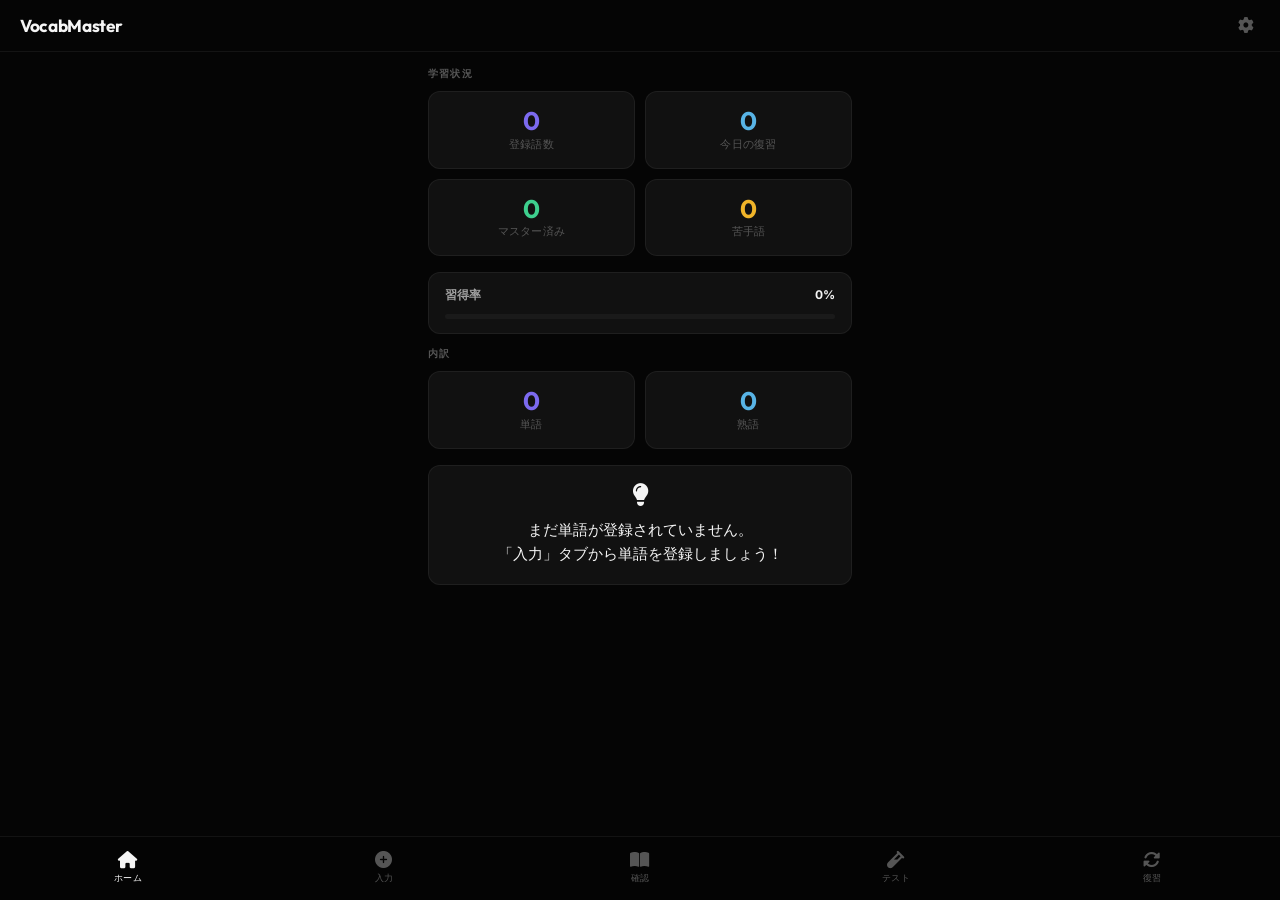
==== VocabMaster.html @ 9a839c12 "Add files via upload" ====
<!DOCTYPE html>
<html lang="ja">
<head>
    <meta charset="UTF-8">
    <meta name="viewport" content="width=device-width, initial-scale=1.0, maximum-scale=1.0, user-scalable=no, viewport-fit=cover">
    <meta name="theme-color" content="#050505">
    <title>VocabMaster</title>
    <link rel="preconnect" href="https://fonts.googleapis.com">
    <link rel="preconnect" href="https://fonts.gstatic.com" crossorigin>
    <link href="https://fonts.googleapis.com/css2?family=Inter:wght@400;500;600;700&family=Outfit:wght@500;700&display=swap" rel="stylesheet">
    <link rel="stylesheet" href="https://cdnjs.cloudflare.com/ajax/libs/font-awesome/6.5.0/css/all.min.css">
    <style>/* ============================================
   VocabMaster — Minimal & Refined Design
   ============================================ */

:root {
    --bg: #050505;
    --bg-card: #111111;
    --bg-input: #0a0a0a;
    --bg-hover: #1a1a1a;
    --border: rgba(255, 255, 255, 0.06);
    --border-focus: rgba(255, 255, 255, 0.15);

    --text: #f5f5f5;
    --text-2: #a0a0a0;
    --text-3: #555555;

    --accent: #7c6aef;
    --accent-soft: rgba(124, 106, 239, 0.12);
    --green: #3ecf8e;
    --green-soft: rgba(62, 207, 142, 0.12);
    --red: #ef6a6a;
    --red-soft: rgba(239, 106, 106, 0.12);
    --amber: #f0b429;

    --radius: 12px;
    --radius-sm: 8px;
    --nav-h: 64px;
    --header-h: 52px;
    --ease: cubic-bezier(0.25, 0.1, 0.25, 1);
}

*, *::before, *::after {
    margin: 0; padding: 0;
    box-sizing: border-box;
    -webkit-tap-highlight-color: transparent;
}

html { font-size: 15px; -webkit-font-smoothing: antialiased; }

body {
    font-family: 'Inter', -apple-system, BlinkMacSystemFont, "Segoe UI", sans-serif;
    background: var(--bg);
    color: var(--text);
    height: 100dvh; width: 100vw;
    overflow: hidden;
}

#app { display: flex; flex-direction: column; height: 100%; }

/* ---- Header ---- */
header {
    height: var(--header-h);
    display: flex; align-items: center; justify-content: space-between;
    padding: 0 20px;
    border-bottom: 1px solid var(--border);
    flex-shrink: 0;
}

header h1 {
    font-family: 'Outfit', sans-serif;
    font-size: 1.15rem; font-weight: 700;
    color: var(--text);
    letter-spacing: -0.02em;
}

.icon-btn {
    background: none; border: none;
    color: var(--text-3); font-size: 1.05rem;
    padding: 6px; cursor: pointer;
    transition: color 0.15s;
}
.icon-btn:active { color: var(--text-2); }

/* ---- Main ---- */
main {
    flex: 1; overflow-y: auto;
    padding-bottom: calc(var(--nav-h) + 16px);
    -webkit-overflow-scrolling: touch;
}
main::-webkit-scrollbar { display: none; }

#screen-container {
    padding: 16px 18px;
    max-width: 460px;
    margin: 0 auto;
}

/* ---- Bottom Nav ---- */
#bottom-nav {
    position: fixed; bottom: 0; left: 0; width: 100%;
    height: var(--nav-h);
    background: rgba(5, 5, 5, 0.92);
    backdrop-filter: blur(24px); -webkit-backdrop-filter: blur(24px);
    display: flex;
    border-top: 1px solid var(--border);
    z-index: 100;
    padding-bottom: env(safe-area-inset-bottom, 0);
}

.nav-item {
    flex: 1; display: flex; flex-direction: column;
    align-items: center; justify-content: center;
    background: none; border: none;
    color: var(--text-3); font-size: 0.6rem;
    font-weight: 500; gap: 3px;
    cursor: pointer; transition: color 0.2s;
    letter-spacing: 0.01em;
}
.nav-item i { font-size: 1.15rem; transition: color 0.2s; }
.nav-item.active { color: var(--text); }

/* ---- Card ---- */
.card {
    background: var(--bg-card);
    border: 1px solid var(--border);
    border-radius: var(--radius);
    padding: 18px;
    margin-bottom: 12px;
    animation: fadeUp 0.35s var(--ease) both;
}

/* ---- Stat Grid ---- */
.stat-grid {
    display: grid; grid-template-columns: 1fr 1fr;
    gap: 10px; margin-bottom: 16px;
}

.stat-card {
    background: var(--bg-card);
    border: 1px solid var(--border);
    border-radius: var(--radius);
    padding: 16px 14px;
    text-align: center;
    animation: fadeUp 0.35s var(--ease) both;
}
.stat-card:nth-child(2) { animation-delay: 0.04s; }
.stat-card:nth-child(3) { animation-delay: 0.08s; }
.stat-card:nth-child(4) { animation-delay: 0.12s; }

.stat-number {
    font-family: 'Outfit', sans-serif;
    font-size: 1.7rem; font-weight: 700;
    line-height: 1; margin-bottom: 4px;
    color: var(--text);
}
.stat-card.primary .stat-number { color: var(--accent); }
.stat-card.accent .stat-number { color: #58b4e6; }
.stat-card.success .stat-number { color: var(--green); }
.stat-card.warning .stat-number { color: var(--amber); }

.stat-label {
    font-size: 0.7rem; color: var(--text-3);
    font-weight: 500; letter-spacing: 0.02em;
}

/* ---- Progress ---- */
.progress-container {
    background: var(--bg-card);
    border: 1px solid var(--border);
    border-radius: var(--radius);
    padding: 14px 16px; margin-bottom: 14px;
}
.progress-header { display: flex; justify-content: space-between; margin-bottom: 10px; }
.progress-title { font-size: 0.8rem; font-weight: 600; color: var(--text-2); }
.progress-value { font-size: 0.8rem; font-weight: 700; color: var(--text); }

.progress-bar {
    height: 5px; background: var(--bg-hover);
    border-radius: 3px; overflow: hidden;
}
.progress-fill {
    height: 100%; border-radius: 3px;
    background: var(--accent);
    transition: width 0.8s var(--ease);
}

/* ---- Forms ---- */
.input-group { margin-bottom: 14px; }
.input-group label {
    display: block; font-size: 0.7rem; font-weight: 600;
    margin-bottom: 5px; color: var(--text-3);
    text-transform: uppercase; letter-spacing: 0.06em;
}

input[type="text"], textarea, select {
    width: 100%; padding: 11px 14px;
    background: var(--bg-input);
    border: 1px solid var(--border);
    border-radius: var(--radius-sm);
    font-size: 0.95rem; font-family: inherit;
    color: var(--text); outline: none;
    transition: border-color 0.2s;
}
input::placeholder, textarea::placeholder { color: var(--text-3); }
input:focus, textarea:focus, select:focus { border-color: var(--border-focus); }

select {
    appearance: none; cursor: pointer;
    background-image: url("data:image/svg+xml,%3Csvg xmlns='http://www.w3.org/2000/svg' width='10' height='10' viewBox='0 0 10 10'%3E%3Cpath fill='%23555' d='M5 7L1 3h8z'/%3E%3C/svg%3E");
    background-repeat: no-repeat;
    background-position: right 12px center;
    padding-right: 30px;
}

/* ---- Buttons ---- */
.btn-primary {
    background: var(--accent); color: #fff;
    border: none; padding: 12px 20px;
    border-radius: var(--radius-sm);
    font-size: 0.9rem; font-weight: 600; font-family: inherit;
    width: 100%; cursor: pointer;
    transition: opacity 0.15s;
}
.btn-primary:active { opacity: 0.8; }
.btn-primary:disabled { opacity: 0.35; cursor: not-allowed; }

.btn-outline {
    background: transparent;
    border: 1px solid var(--border);
    color: var(--text-2); padding: 11px 20px;
    border-radius: var(--radius-sm);
    font-weight: 600; font-family: inherit;
    font-size: 0.9rem; cursor: pointer;
    transition: border-color 0.15s;
}
.btn-outline:active { border-color: var(--border-focus); }

.btn-success {
    background: var(--green); color: #fff;
    border: none; padding: 12px 20px;
    border-radius: var(--radius-sm);
    font-weight: 600; font-family: inherit;
    font-size: 0.9rem; cursor: pointer;
    transition: opacity 0.15s;
}
.btn-success:active { opacity: 0.8; }

.btn-danger {
    background: var(--red); color: #fff;
    border: none; padding: 12px 20px;
    border-radius: var(--radius-sm);
    font-weight: 600; font-family: inherit;
    font-size: 0.9rem; cursor: pointer;
    transition: opacity 0.15s;
}
.btn-danger:active { opacity: 0.8; }

.btn-ghost {
    background: none; border: none;
    color: var(--text-3); padding: 8px 12px;
    border-radius: var(--radius-sm);
    font-weight: 500; font-family: inherit;
    font-size: 0.85rem; cursor: pointer;
}
.btn-ghost:active { color: var(--text-2); }

/* ---- Tab Selector ---- */
.tab-selector {
    display: flex;
    background: var(--bg-input);
    border-radius: var(--radius-sm);
    padding: 3px; margin-bottom: 16px;
    border: 1px solid var(--border);
}
.tab-btn {
    flex: 1; padding: 9px 14px;
    background: transparent; border: none;
    border-radius: 6px;
    color: var(--text-3); font-weight: 600;
    font-size: 0.8rem; font-family: inherit;
    cursor: pointer; transition: all 0.2s;
}
.tab-btn.active {
    background: var(--bg-hover);
    color: var(--text);
}

/* ---- Flashcard ---- */
.flashcard {
    height: 300px; perspective: 1000px;
    margin-bottom: 20px;
}
.flashcard-inner {
    position: relative; width: 100%; height: 100%;
    text-align: center;
    transition: transform 0.5s var(--ease);
    transform-style: preserve-3d;
    cursor: pointer;
}
.flashcard.flipped .flashcard-inner { transform: rotateY(180deg); }

.flashcard-front, .flashcard-back {
    position: absolute; width: 100%; height: 100%;
    backface-visibility: hidden; -webkit-backface-visibility: hidden;
    display: flex; flex-direction: column;
    align-items: center; justify-content: center;
    border-radius: var(--radius);
    padding: 24px;
    overflow-y: auto;
}
.flashcard-front {
    background: var(--bg-card);
    border: 1px solid var(--border);
}
.flashcard-back {
    transform: rotateY(180deg);
    background: var(--bg-card);
    border: 1px solid rgba(124, 106, 239, 0.15);
}

.word-main {
    font-size: 2rem; font-family: 'Outfit', sans-serif;
    font-weight: 700; color: var(--text);
    letter-spacing: -0.02em;
}
.word-meaning {
    font-size: 1.25rem; font-weight: 700;
    color: var(--accent); margin-bottom: 6px;
}
.word-detail {
    font-size: 0.82rem; color: var(--text-2);
    line-height: 1.4; margin-bottom: 4px;
}
.word-example {
    font-size: 0.85rem; font-style: italic;
    color: var(--text-2); margin-top: 6px; line-height: 1.4;
}
.detail-label {
    font-size: 0.6rem; font-weight: 700;
    text-transform: uppercase; letter-spacing: 0.1em;
    color: var(--text-3); margin-top: 8px; margin-bottom: 2px;
}

/* ---- Audio Button ---- */
.audio-btn {
    width: 34px; height: 34px; min-width: 34px;
    border-radius: 50%;
    background: var(--bg-hover);
    border: 1px solid var(--border);
    color: var(--text-2);
    display: flex; align-items: center; justify-content: center;
    cursor: pointer; font-size: 0.85rem;
    transition: color 0.15s;
}
.audio-btn:active { color: var(--accent); }

/* ---- Test Card ---- */
.test-card {
    background: var(--bg-card);
    border: 1px solid var(--border);
    border-radius: var(--radius);
    padding: 36px 24px;
    text-align: center;
    min-height: 260px;
    display: flex; flex-direction: column;
    align-items: center; justify-content: center;
    cursor: pointer;
    margin-bottom: 20px;
}
.test-buttons { display: flex; gap: 10px; width: 100%; margin-top: 20px; }
.test-buttons button { flex: 1; }

/* ---- Result Card ---- */
.result-card {
    background: var(--bg-card);
    border: 1px solid var(--border);
    border-radius: var(--radius);
    padding: 28px; text-align: center;
}
.result-score {
    font-family: 'Outfit', sans-serif;
    font-size: 3.5rem; font-weight: 700;
    color: var(--accent); line-height: 1; margin-bottom: 4px;
}
.result-label { font-size: 0.9rem; color: var(--text-3); margin-bottom: 20px; }

/* ---- Part Card ---- */
.part-card {
    background: var(--bg-card);
    border: 1px solid var(--border);
    border-radius: var(--radius-sm);
    padding: 14px 16px; margin-bottom: 8px;
    display: flex; align-items: center; justify-content: space-between;
    cursor: pointer;
    animation: fadeUp 0.3s var(--ease) both;
}
.part-card:active { background: var(--bg-hover); }
.part-card:nth-child(n) { animation-delay: calc(var(--i, 0) * 0.04s); }

.part-info { display: flex; flex-direction: column; gap: 1px; }
.part-name { font-weight: 700; font-size: 0.95rem; color: var(--text); }
.part-range { font-size: 0.7rem; color: var(--text-3); }
.part-arrow { font-size: 0.85rem; color: var(--text-3); }

/* ---- Section Title ---- */
.section-title {
    font-size: 0.65rem; font-weight: 700;
    color: var(--text-3); text-transform: uppercase;
    letter-spacing: 0.12em; margin-bottom: 10px;
}

/* ---- Review Item ---- */
.review-item {
    background: var(--bg-card);
    border: 1px solid var(--border);
    border-radius: var(--radius-sm);
    padding: 12px 14px; margin-bottom: 6px;
    display: flex; align-items: center; justify-content: space-between;
    animation: fadeUp 0.3s var(--ease) both;
}
.review-item-word { font-weight: 700; font-size: 0.98rem; color: var(--text); }
.review-item-meaning { font-size: 0.75rem; color: var(--text-3); margin-top: 1px; }

/* ---- Empty State ---- */
.empty-state {
    text-align: center; padding: 60px 20px;
    color: var(--text-3);
}
.empty-state i { font-size: 2rem; margin-bottom: 14px; opacity: 0.3; }
.empty-state p { font-size: 0.88rem; line-height: 1.6; }

/* ---- Loading ---- */
.hidden { display: none !important; }

#loading-overlay {
    position: fixed; inset: 0;
    background: rgba(5, 5, 5, 0.85);
    backdrop-filter: blur(6px);
    display: flex; flex-direction: column;
    align-items: center; justify-content: center;
    z-index: 1000; gap: 12px;
}
#loading-overlay p { color: var(--text-3); font-size: 0.85rem; }

.loader {
    width: 32px; height: 32px;
    border: 2px solid var(--border);
    border-top-color: var(--accent);
    border-radius: 50%;
    animation: spin 0.7s linear infinite;
}
@keyframes spin { to { transform: rotate(360deg); } }

/* ---- Toast ---- */
#toast {
    position: fixed;
    bottom: calc(var(--nav-h) + 12px);
    left: 50%; transform: translateX(-50%) translateY(10px);
    background: var(--bg-card);
    color: var(--text);
    padding: 10px 20px;
    border-radius: 100px;
    font-size: 0.8rem; font-weight: 500;
    border: 1px solid var(--border);
    z-index: 200; opacity: 0;
    transition: all 0.25s var(--ease);
    pointer-events: none; white-space: nowrap;
}
#toast.show { opacity: 1; transform: translateX(-50%) translateY(0); }

/* ---- Animation ---- */
@keyframes fadeUp {
    from { opacity: 0; transform: translateY(10px); }
    to { opacity: 1; transform: translateY(0); }
}

.animate-success { animation: pulseGreen 0.4s ease; }
.animate-danger { animation: pulseRed 0.4s ease; }

@keyframes pulseGreen {
    0% { box-shadow: 0 0 0 0 var(--green-soft); }
    70% { box-shadow: 0 0 0 8px transparent; }
}
@keyframes pulseRed {
    0% { box-shadow: 0 0 0 0 var(--red-soft); }
    70% { box-shadow: 0 0 0 8px transparent; }
}

/* ---- Settings ---- */
.settings-section { margin-bottom: 20px; }
.settings-section h3 {
    font-size: 0.95rem; font-weight: 700;
    color: var(--text); margin-bottom: 12px;
}

/* ---- Utility ---- */
.mt-4 { margin-top: 4px; }
.mt-8 { margin-top: 8px; }
.mt-12 { margin-top: 12px; }
.mt-16 { margin-top: 16px; }
.mt-20 { margin-top: 20px; }
.mb-12 { margin-bottom: 12px; }
.mb-16 { margin-bottom: 16px; }
.text-center { text-align: center; }
.text-muted { color: var(--text-3); }
.text-sm { font-size: 0.82rem; }
.text-xs { font-size: 0.7rem; }
.flex-row { display: flex; gap: 8px; }
.flex-1 { flex: 1; }

.card-counter {
    text-align: center; font-size: 0.8rem;
    color: var(--text-3); margin-top: 12px;
    font-weight: 500;
}

@media (max-width: 360px) {
    .word-main { font-size: 1.6rem; }
    .stat-number { font-size: 1.4rem; }
}
</style>
</head>
<body>
    <div id="app">
        <header>
            <h1 id="screen-title">VocabMaster</h1>
            <button id="settings-btn" class="icon-btn" aria-label="設定"><i class="fas fa-cog"></i></button>
        </header>
        <main id="main-content"><div id="screen-container"></div></main>
        <nav id="bottom-nav">
            <button class="nav-item active" data-screen="home"><i class="fas fa-house"></i><span>ホーム</span></button>
            <button class="nav-item" data-screen="input"><i class="fas fa-plus-circle"></i><span>入力</span></button>
            <button class="nav-item" data-screen="confirm"><i class="fas fa-book-open"></i><span>確認</span></button>
            <button class="nav-item" data-screen="test"><i class="fas fa-vial"></i><span>テスト</span></button>
            <button class="nav-item" data-screen="review"><i class="fas fa-rotate"></i><span>復習</span></button>
        </nav>
        <div id="loading-overlay" class="hidden"><div class="loader"></div><p>AI取得中...</p></div>
        <div id="toast" class="hidden"></div>
    </div>
    <script>/**
 * storage.js - LocalStorageを使ったデータ永続化管理
 * 学習履歴・忘却曲線アルゴリズム・統計機能を含む
 */

const StorageManager = (() => {
    const KEYS = {
        ITEMS: 'vocabMaster_items',
        SETTINGS: 'vocabMaster_settings'
    };

    // 忘却曲線ベースの復習間隔（日数）
    const REVIEW_INTERVALS = [1, 7, 30, 90];

    // --- アイテム CRUD ---
    function getAllItems() {
        try {
            const data = localStorage.getItem(KEYS.ITEMS);
            const items = data ? JSON.parse(data) : [];
            return items.map(migrateItem);
        } catch (e) {
            console.error('データの読み取り失敗:', e);
            return [];
        }
    }

    // 旧データ形式からのマイグレーション
    function migrateItem(item) {
        // synonyms が文字列の場合は配列に変換
        if (typeof item.synonyms === 'string') {
            const parts = item.synonyms.split('/').map(s => s.trim());
            item.synonyms = parts[0] ? parts[0].split(',').map(s => s.trim()).filter(Boolean) : [];
            item.antonyms = parts[1] ? parts[1].split(',').map(s => s.trim()).filter(Boolean) : [];
        }
        // 新フィールドのデフォルト値を保証
        if (!Array.isArray(item.synonyms)) item.synonyms = [];
        if (!Array.isArray(item.antonyms)) item.antonyms = [];
        if (item.lastStudiedAt === undefined) item.lastStudiedAt = null;
        if (item.nextReviewAt === undefined) item.nextReviewAt = null;
        if (item.correctCount === undefined) item.correctCount = 0;
        if (item.reviewStage === undefined) item.reviewStage = 0;
        if (item.isWeak === undefined) item.isWeak = false;
        return item;
    }

    function saveItem(item) {
        const items = getAllItems();
        item.id = item.id || generateId();
        item.createdAt = item.createdAt || new Date().toISOString();
        item.isWeak = item.isWeak || false;
        item.lastStudiedAt = item.lastStudiedAt || null;
        item.nextReviewAt = item.nextReviewAt || null;
        item.correctCount = item.correctCount || 0;
        item.reviewStage = item.reviewStage || 0;

        if (!Array.isArray(item.synonyms)) item.synonyms = [];
        if (!Array.isArray(item.antonyms)) item.antonyms = [];

        const existingIdx = items.findIndex(i => i.id === item.id);
        if (existingIdx >= 0) {
            items[existingIdx] = { ...items[existingIdx], ...item };
        } else {
            items.push(item);
        }

        _persist(items);
        return item;
    }

    function deleteItem(id) {
        let items = getAllItems();
        items = items.filter(i => i.id !== id);
        _persist(items);
    }

    function getItem(id) {
        return getAllItems().find(i => i.id === id) || null;
    }

    // --- 苦手管理 ---
    function toggleWeak(id, isWeak) {
        const items = getAllItems();
        const item = items.find(i => i.id === id);
        if (item) {
            item.isWeak = isWeak;
            _persist(items);
        }
    }

    function getWeakItems() {
        return getAllItems().filter(i => i.isWeak);
    }

    // --- パート管理 (20個ずつ) ---
    function getItemsByType(type) {
        return getAllItems().filter(i => i.type === type);
    }

    function getItemsByPart(type, partIndex) {
        const allItems = getItemsByType(type);
        const start = partIndex * 20;
        return allItems.slice(start, start + 20);
    }

    function getPartCount(type) {
        const count = getItemsByType(type).length;
        return Math.ceil(count / 20);
    }

    // --- 強制復習アルゴリズム ---
    /**
     * 正解時: 復習ステージを進め、次回復習日を設定
     */
    function recordCorrect(id) {
        const items = getAllItems();
        const item = items.find(i => i.id === id);
        if (!item) return;

        item.lastStudiedAt = new Date().toISOString();
        item.correctCount = (item.correctCount || 0) + 1;

        const stage = item.reviewStage || 0;
        if (stage < REVIEW_INTERVALS.length) {
            const days = REVIEW_INTERVALS[stage];
            const next = new Date();
            next.setDate(next.getDate() + days);
            item.nextReviewAt = next.toISOString();
            item.reviewStage = stage + 1;
        } else {
            // マスター済み（ステージ4超）
            item.nextReviewAt = null;
        }

        _persist(items);
        return item;
    }

    /**
     * 不正解時: 苦手リストに追加し、ステージをリセット
     */
    function recordIncorrect(id) {
        const items = getAllItems();
        const item = items.find(i => i.id === id);
        if (!item) return;

        item.isWeak = true;
        item.reviewStage = 0;
        item.correctCount = 0;
        item.lastStudiedAt = new Date().toISOString();
        item.nextReviewAt = null;

        _persist(items);
        return item;
    }

    /**
     * 今日復習が必要なアイテムを取得
     * - nextReviewAt が現在以前
     * - まだ一度も学習していない（nextReviewAt === null かつ reviewStage === 0）
     */
    function getDueItems() {
        const now = new Date();
        return getAllItems().filter(item => {
            if (item.reviewStage >= REVIEW_INTERVALS.length && !item.isWeak && item.nextReviewAt === null) {
                return false; // マスター済み
            }
            if (item.nextReviewAt === null && item.reviewStage === 0) {
                return true; // 未学習
            }
            if (item.nextReviewAt && new Date(item.nextReviewAt) <= now) {
                return true; // 復習期限到来
            }
            return false;
        });
    }

    // --- 統計情報 ---
    function getStats() {
        const items = getAllItems();
        const total = items.length;
        const words = items.filter(i => i.type === 'word').length;
        const phrases = items.filter(i => i.type === 'phrase').length;
        const weakCount = items.filter(i => i.isWeak).length;
        const mastered = items.filter(i => i.reviewStage >= REVIEW_INTERVALS.length).length;
        const dueToday = getDueItems().length;
        const studied = items.filter(i => i.lastStudiedAt !== null).length;

        return {
            total,
            words,
            phrases,
            weakCount,
            mastered,
            dueToday,
            studied,
            masteryRate: total > 0 ? Math.round((mastered / total) * 100) : 0
        };
    }

    // --- 設定 ---
    function getSettings() {
        try {
            const data = localStorage.getItem(KEYS.SETTINGS);
            return data ? JSON.parse(data) : { geminiApiKey: '' };
        } catch (e) {
            return { geminiApiKey: '' };
        }
    }

    function saveSettings(settings) {
        localStorage.setItem(KEYS.SETTINGS, JSON.stringify(settings));
    }

    // --- エクスポート / インポート ---
    function exportData() {
        const data = {
            version: 2,
            exportedAt: new Date().toISOString(),
            items: getAllItems(),
            settings: getSettings()
        };
        return JSON.stringify(data, null, 2);
    }

    function importData(jsonString) {
        try {
            const data = JSON.parse(jsonString);
            if (data.items && Array.isArray(data.items)) {
                localStorage.setItem(KEYS.ITEMS, JSON.stringify(data.items));
            }
            if (data.settings) {
                saveSettings(data.settings);
            }
            return true;
        } catch (e) {
            console.error('インポート失敗:', e);
            return false;
        }
    }

    function clearAllData() {
        localStorage.removeItem(KEYS.ITEMS);
    }

    // --- ユーティリティ ---
    function generateId() {
        return Date.now().toString(36) + Math.random().toString(36).substr(2, 5);
    }

    function _persist(items) {
        localStorage.setItem(KEYS.ITEMS, JSON.stringify(items));
    }

    return {
        getAllItems, saveItem, deleteItem, getItem,
        toggleWeak, getWeakItems,
        getItemsByType, getItemsByPart, getPartCount,
        recordCorrect, recordIncorrect, getDueItems,
        getStats,
        getSettings, saveSettings,
        exportData, importData, clearAllData
    };
})();
</script>
    <script>/**
 * ai.js - Gemini API を使った単語情報の自動取得
 * synonyms と antonyms を配列として分離して返す
 */

const AIManager = (() => {
    const API_URL = 'https://generativelanguage.googleapis.com/v1beta/models/gemini-2.0-flash:generateContent';

    async function fetchWordDetails(term) {
        const settings = StorageManager.getSettings();
        const apiKey = settings.geminiApiKey;

        if (!apiKey) {
            throw new Error('APIキーが設定されていません。\n設定画面（⚙️）から登録してください。');
        }

        const prompt = `
            以下の英単語または英熟語について、学習に必要な情報を日本語で取得してください。
            返答は必ず以下のJSON形式のみで行ってください。余計な解説文やバックティックは含めないでください。

            語句: "${term}"

            JSON形式:
            {
                "meaning": "日本語での主な意味（簡潔に）",
                "synonyms": ["同義語1", "同義語2", "同義語3"],
                "antonyms": ["対義語1", "対義語2"],
                "derivatives": "派生語や品詞変化（例: 名詞形:xxx, 形容詞形:yyy, 副詞形:zzz）",
                "example": "その語句を使った、学習に適した自然な英語の例文"
            }

            注意:
            - synonyms と antonyms は必ず配列にしてください
            - 同義語・対義語がない場合は空の配列 [] にしてください
            - 例文は英語で、実用的で自然な文にしてください
        `;

        try {
            const response = await fetch(`${API_URL}?key=${apiKey}`, {
                method: 'POST',
                headers: {
                    'Content-Type': 'application/json'
                },
                body: JSON.stringify({
                    contents: [{
                        parts: [{ text: prompt }]
                    }],
                    generationConfig: {
                        responseMimeType: 'application/json'
                    }
                })
            });

            if (!response.ok) {
                const errData = await response.json().catch(() => ({}));
                const errMsg = errData.error?.message || `APIエラー (${response.status})`;
                throw new Error(errMsg);
            }

            const data = await response.json();
            const textResponse = data.candidates?.[0]?.content?.parts?.[0]?.text;

            if (!textResponse) {
                throw new Error('AIからの応答が空でした');
            }

            // JSON部分を抽出（バックティック等を除去）
            const jsonMatch = textResponse.match(/\{[\s\S]*\}/);
            if (!jsonMatch) throw new Error('AIからのレスポンスが解析できませんでした');

            const parsed = JSON.parse(jsonMatch[0]);

            // 型を保証
            return {
                meaning: parsed.meaning || '',
                synonyms: Array.isArray(parsed.synonyms) ? parsed.synonyms : [],
                antonyms: Array.isArray(parsed.antonyms) ? parsed.antonyms : [],
                derivatives: parsed.derivatives || '',
                example: parsed.example || ''
            };
        } catch (e) {
            console.error('AI取得失敗:', e);
            throw e;
        }
    }

    return {
        fetchWordDetails
    };
})();
</script>
    <script>/**
 * audio.js - Web Speech API を使った音声再生機能
 */

const AudioManager = (() => {
    const synth = window.speechSynthesis;

    function play(text, lang = 'en-US') {
        if (!text) return;
        
        // 再生中の音声を停止
        if (synth.speaking) {
            synth.cancel();
        }

        const utterance = new SpeechSynthesisUtterance(text);
        utterance.lang = lang;
        utterance.rate = 0.9; // 少しゆっくりめに再生
        
        // 利用可能な音声から最適なものを選択（オプション）
        const voices = synth.getVoices();
        const enVoice = voices.find(v => v.lang === lang && v.name.includes('Google')) || 
                        voices.find(v => v.lang === lang);
        if (enVoice) {
            utterance.voice = enVoice;
        }

        synth.speak(utterance);
    }

    return {
        play
    };
})();
</script>
    <script>/**
 * gdrive.js - Google Apps Script 経由の Google Drive データ同期
 *
 * ユーザーは Google Apps Script にバックエンドコードを配置し、
 * そのURLをこのアプリの設定画面に登録するだけ。
 * OAuth不要・API設定不要のシンプルな構成。
 */

const DriveSync = (() => {
    const SETTINGS_KEY = 'vocabMaster_syncSettings';

    function getConfig() {
        try {
            const data = localStorage.getItem(SETTINGS_KEY);
            return data ? JSON.parse(data) : { scriptUrl: '', lastSync: null };
        } catch {
            return { scriptUrl: '', lastSync: null };
        }
    }

    function saveConfig(config) {
        localStorage.setItem(SETTINGS_KEY, JSON.stringify(config));
    }

    function getScriptUrl() {
        return getConfig().scriptUrl;
    }

    function setScriptUrl(url) {
        const config = getConfig();
        config.scriptUrl = url;
        saveConfig(config);
    }

    function getLastSync() {
        return getConfig().lastSync;
    }

    /**
     * データをGoogle Driveにバックアップ（Apps Script経由）
     */
    async function backup() {
        const url = getScriptUrl();
        if (!url) throw new Error('同期URLが未設定です');

        const data = StorageManager.exportData();

        const response = await fetch(url, {
            method: 'POST',
            headers: { 'Content-Type': 'text/plain' },
            body: data,
            mode: 'no-cors'
        });

        // no-corsモードではレスポンスが読めないのでGET確認
        // 保存成功を前提として記録
        const config = getConfig();
        config.lastSync = new Date().toISOString();
        saveConfig(config);

        return true;
    }

    /**
     * Google Driveからデータを復元（Apps Script経由）
     */
    async function restore() {
        const url = getScriptUrl();
        if (!url) throw new Error('同期URLが未設定です');

        const response = await fetch(url + '?action=load', {
            method: 'GET',
        });

        if (!response.ok) {
            throw new Error(`復元に失敗しました (${response.status})`);
        }

        const jsonStr = await response.text();
        if (!jsonStr || jsonStr === 'null' || jsonStr === '{}') {
            throw new Error('バックアップデータがありません');
        }

        const success = StorageManager.importData(jsonStr);
        if (!success) throw new Error('データの読み込みに失敗しました');

        const config = getConfig();
        config.lastSync = new Date().toISOString();
        saveConfig(config);

        return true;
    }

    /**
     * 最終同期日時のフォーマット
     */
    function formatLastSync() {
        const last = getLastSync();
        if (!last) return '未同期';
        const d = new Date(last);
        const pad = n => String(n).padStart(2, '0');
        return `${d.getFullYear()}/${pad(d.getMonth()+1)}/${pad(d.getDate())} ${pad(d.getHours())}:${pad(d.getMinutes())}`;
    }

    return {
        getConfig, saveConfig, getScriptUrl, setScriptUrl,
        getLastSync, formatLastSync,
        backup, restore
    };
})();
</script>
    <script>/**
 * app.js - VocabMaster アプリ全体の UI 制御と各モードのロジック
 * ダッシュボード、入力、確認、テスト、復習の5画面
 */

const App = (() => {
    const screens = {
        home: renderHomeScreen,
        input: renderInputScreen,
        confirm: renderConfirmScreen,
        test: renderTestScreen,
        review: renderReviewScreen
    };

    let currentScreen = 'home';
    let currentData = [];
    let currentIndex = 0;
    let testResults = { correct: 0, incorrect: 0 };

    // --- 初期化 ---
    function init() {
        document.querySelectorAll('.nav-item').forEach(btn => {
            btn.addEventListener('click', () => switchScreen(btn.dataset.screen));
        });

        document.getElementById('settings-btn').addEventListener('click', showSettings);

        switchScreen('home');
    }

    // --- 画面切り替え ---
    function switchScreen(screenId) {
        currentScreen = screenId;
        document.querySelectorAll('.nav-item').forEach(btn => {
            btn.classList.toggle('active', btn.dataset.screen === screenId);
        });

        const titles = {
            home: 'VocabMaster',
            input: '単語登録',
            confirm: '確認学習',
            test: 'テスト',
            review: '苦手復習'
        };
        document.getElementById('screen-title').textContent = titles[screenId] || 'VocabMaster';

        const container = document.getElementById('screen-container');
        container.innerHTML = '';
        if (screens[screenId]) {
            screens[screenId](container);
        }
    }

    // =============================================
    // 🏠 ダッシュボード
    // =============================================
    function renderHomeScreen(container) {
        const stats = StorageManager.getStats();

        container.innerHTML = `
            <div class="section-title">学習状況</div>
            <div class="stat-grid">
                <div class="stat-card primary">
                    <div class="stat-number">${stats.total}</div>
                    <div class="stat-label">登録語数</div>
                </div>
                <div class="stat-card accent">
                    <div class="stat-number">${stats.dueToday}</div>
                    <div class="stat-label">今日の復習</div>
                </div>
                <div class="stat-card success">
                    <div class="stat-number">${stats.mastered}</div>
                    <div class="stat-label">マスター済み</div>
                </div>
                <div class="stat-card warning">
                    <div class="stat-number">${stats.weakCount}</div>
                    <div class="stat-label">苦手語</div>
                </div>
            </div>

            <div class="progress-container">
                <div class="progress-header">
                    <span class="progress-title">習得率</span>
                    <span class="progress-value">${stats.masteryRate}%</span>
                </div>
                <div class="progress-bar">
                    <div class="progress-fill" style="width: 0%;" id="mastery-bar"></div>
                </div>
            </div>

            <div class="section-title">内訳</div>
            <div class="stat-grid">
                <div class="stat-card primary" style="cursor:pointer;" id="home-words-btn">
                    <div class="stat-number">${stats.words}</div>
                    <div class="stat-label">単語</div>
                </div>
                <div class="stat-card accent" style="cursor:pointer;" id="home-phrases-btn">
                    <div class="stat-number">${stats.phrases}</div>
                    <div class="stat-label">熟語</div>
                </div>
            </div>

            ${stats.dueToday > 0 ? `
                <button class="btn-primary mt-16" id="start-review-btn">
                    <i class="fas fa-play"></i> 今日の復習を開始（${stats.dueToday}語）
                </button>
            ` : ''}

            ${stats.total === 0 ? `
                <div class="card mt-16 text-center" style="animation-delay: 0.3s;">
                    <p style="color: var(--text-secondary); line-height: 1.6;">
                        <i class="fas fa-lightbulb" style="color: var(--warning); font-size: 1.5rem; display: block; margin-bottom: 12px;"></i>
                        まだ単語が登録されていません。<br>
                        「入力」タブから単語を登録しましょう！
                    </p>
                </div>
            ` : ''}
        `;

        // プログレスバーアニメーション
        requestAnimationFrame(() => {
            setTimeout(() => {
                const bar = document.getElementById('mastery-bar');
                if (bar) bar.style.width = stats.masteryRate + '%';
            }, 100);
        });

        // ボタンイベント
        const startBtn = document.getElementById('start-review-btn');
        if (startBtn) {
            startBtn.addEventListener('click', () => {
                currentData = StorageManager.getDueItems().sort(() => Math.random() - 0.5);
                currentIndex = 0;
                testResults = { correct: 0, incorrect: 0 };
                switchScreen('test');
                showTestCard();
            });
        }

        const wordsBtn = document.getElementById('home-words-btn');
        if (wordsBtn) wordsBtn.addEventListener('click', () => switchScreen('confirm'));

        const phrasesBtn = document.getElementById('home-phrases-btn');
        if (phrasesBtn) phrasesBtn.addEventListener('click', () => switchScreen('confirm'));
    }

    // =============================================
    // ① 入力モード
    // =============================================
    function renderInputScreen(container) {
        container.innerHTML = `
            <div class="card">
                <div class="input-group">
                    <label>英単語・英熟語</label>
                    <input type="text" id="input-term" placeholder="例: consistency" autocomplete="off">
                </div>
                <button id="auto-fetch-btn" class="btn-primary">
                    <i class="fas fa-wand-magic-sparkles"></i> AIで自動取得
                </button>
            </div>
            <div id="edit-area" class="hidden">
                <div class="card" style="animation-delay: 0.1s;">
                    <div class="input-group">
                        <label>意味</label>
                        <input type="text" id="edit-meaning">
                    </div>
                    <div class="input-group">
                        <label>同義語（カンマ区切り）</label>
                        <input type="text" id="edit-synonyms" placeholder="例: coherence, uniformity">
                    </div>
                    <div class="input-group">
                        <label>対義語（カンマ区切り）</label>
                        <input type="text" id="edit-antonyms" placeholder="例: inconsistency">
                    </div>
                    <div class="input-group">
                        <label>派生語・品詞変化</label>
                        <textarea id="edit-derivatives" rows="2" placeholder="例: consistent (形容詞), consistently (副詞)"></textarea>
                    </div>
                    <div class="input-group">
                        <label>例文</label>
                        <textarea id="edit-example" rows="2" placeholder="例: Consistency is the key to success."></textarea>
                    </div>
                    <div class="input-group">
                        <label>分類</label>
                        <select id="edit-type">
                            <option value="word">単語編</option>
                            <option value="phrase">熟語編</option>
                        </select>
                    </div>
                    <button id="save-btn" class="btn-primary">
                        <i class="fas fa-check"></i> この内容で登録
                    </button>
                </div>
            </div>
        `;

        const inputTerm = document.getElementById('input-term');
        const autoFetchBtn = document.getElementById('auto-fetch-btn');
        const editArea = document.getElementById('edit-area');

        // Enterキーで自動取得
        inputTerm.addEventListener('keypress', (e) => {
            if (e.key === 'Enter') autoFetchBtn.click();
        });

        autoFetchBtn.addEventListener('click', async () => {
            const term = inputTerm.value.trim();
            if (!term) return showToast('単語を入力してください');

            showLoading(true);
            try {
                const details = await AIManager.fetchWordDetails(term);
                document.getElementById('edit-meaning').value = details.meaning;
                document.getElementById('edit-synonyms').value = details.synonyms.join(', ');
                document.getElementById('edit-antonyms').value = details.antonyms.join(', ');
                document.getElementById('edit-derivatives').value = details.derivatives;
                document.getElementById('edit-example').value = details.example;

                // 熟語かどうかを自動判定
                if (term.includes(' ')) {
                    document.getElementById('edit-type').value = 'phrase';
                }

                editArea.classList.remove('hidden');
                autoFetchBtn.innerHTML = '<i class="fas fa-rotate"></i> 再取得';
            } catch (e) {
                showToast(e.message);
            } finally {
                showLoading(false);
            }
        });

        document.getElementById('save-btn').addEventListener('click', () => {
            const term = inputTerm.value.trim();
            if (!term) return showToast('単語を入力してください');

            const synonymsStr = document.getElementById('edit-synonyms').value;
            const antonymsStr = document.getElementById('edit-antonyms').value;

            const item = {
                type: document.getElementById('edit-type').value,
                term: term,
                meaning: document.getElementById('edit-meaning').value,
                synonyms: synonymsStr ? synonymsStr.split(',').map(s => s.trim()).filter(Boolean) : [],
                antonyms: antonymsStr ? antonymsStr.split(',').map(s => s.trim()).filter(Boolean) : [],
                derivatives: document.getElementById('edit-derivatives').value,
                example: document.getElementById('edit-example').value
            };

            StorageManager.saveItem(item);
            showToast('✅ 登録しました！');

            // フォームリセット
            inputTerm.value = '';
            editArea.classList.add('hidden');
            autoFetchBtn.innerHTML = '<i class="fas fa-wand-magic-sparkles"></i> AIで自動取得';

            // フォーカスを入力欄に戻す
            inputTerm.focus();
        });
    }

    // =============================================
    // ② 確認モード
    // =============================================
    function renderConfirmScreen(container) {
        const wordParts = StorageManager.getPartCount('word');
        const phraseParts = StorageManager.getPartCount('phrase');

        if (wordParts === 0 && phraseParts === 0) {
            container.innerHTML = `
                <div class="empty-state">
                    <i class="fas fa-book-open"></i>
                    <p>まだ単語が登録されていません。<br>「入力」タブから登録しましょう。</p>
                </div>
            `;
            return;
        }

        container.innerHTML = `
            <div class="tab-selector">
                <button class="tab-btn active" data-type="word" id="tab-word">単語編 (${StorageManager.getItemsByType('word').length})</button>
                <button class="tab-btn" data-type="phrase" id="tab-phrase">熟語編 (${StorageManager.getItemsByType('phrase').length})</button>
            </div>
            <div id="part-list-container"></div>
        `;

        const tabWord = document.getElementById('tab-word');
        const tabPhrase = document.getElementById('tab-phrase');

        function showParts(type) {
            tabWord.classList.toggle('active', type === 'word');
            tabPhrase.classList.toggle('active', type === 'phrase');

            const parts = StorageManager.getPartCount(type);
            const listContainer = document.getElementById('part-list-container');

            if (parts === 0) {
                listContainer.innerHTML = `
                    <div class="empty-state">
                        <i class="fas fa-folder-open"></i>
                        <p>${type === 'word' ? '単語' : '熟語'}はまだ登録されていません。</p>
                    </div>
                `;
                return;
            }

            let html = '';
            for (let i = 0; i < parts; i++) {
                const items = StorageManager.getItemsByPart(type, i);
                const start = i * 20 + 1;
                const end = start + items.length - 1;
                html += `
                    <div class="part-card" data-type="${type}" data-part="${i}" style="animation-delay: ${i * 0.06}s;">
                        <div class="part-info">
                            <div class="part-name">Part ${i + 1}</div>
                            <div class="part-range">${start} 〜 ${end}（${items.length}語）</div>
                        </div>
                        <span class="part-arrow"><i class="fas fa-chevron-right"></i></span>
                    </div>
                `;
            }
            listContainer.innerHTML = html;

            // パートクリックイベント
            listContainer.querySelectorAll('.part-card').forEach(card => {
                card.addEventListener('click', () => {
                    const t = card.dataset.type;
                    const p = parseInt(card.dataset.part, 10);
                    startStudy(t, p);
                });
            });
        }

        tabWord.addEventListener('click', () => showParts('word'));
        tabPhrase.addEventListener('click', () => showParts('phrase'));

        showParts('word');
    }

    function startStudy(type, partIndex) {
        currentData = StorageManager.getItemsByPart(type, partIndex);
        currentIndex = 0;
        showFlashcard();
    }

    function showFlashcard() {
        const container = document.getElementById('screen-container');
        const item = currentData[currentIndex];

        if (!item) {
            container.innerHTML = `
                <div class="result-card">
                    <div style="font-size: 3rem; margin-bottom: 12px;">🎉</div>
                    <h2 style="color: var(--text-primary); margin-bottom: 8px;">学習完了！</h2>
                    <p style="color: var(--text-secondary); margin-bottom: 24px;">このパートの確認が終わりました。</p>
                    <button class="btn-primary" id="back-to-parts-btn">パート一覧に戻る</button>
                </div>
            `;
            document.getElementById('back-to-parts-btn').addEventListener('click', () => switchScreen('confirm'));
            return;
        }

        const synText = item.synonyms.length > 0 ? item.synonyms.join(', ') : '—';
        const antText = item.antonyms.length > 0 ? item.antonyms.join(', ') : '—';
        const safeExample = escapeQuotes(item.example || '');

        container.innerHTML = `
            <div class="flashcard" id="card">
                <div class="flashcard-inner">
                    <div class="flashcard-front">
                        <div class="word-main">${escapeHtml(item.term)}</div>
                        <button class="audio-btn mt-12" id="play-term-btn">
                            <i class="fas fa-volume-up"></i>
                        </button>
                        <p style="margin-top: 16px; font-size: 0.85rem; color: var(--text-muted);">タップで裏返す</p>
                    </div>
                    <div class="flashcard-back">
                        <div class="word-meaning">${escapeHtml(item.meaning)}</div>
                        <div class="detail-label">同義語</div>
                        <div class="word-detail">${escapeHtml(synText)}</div>
                        <div class="detail-label">対義語</div>
                        <div class="word-detail">${escapeHtml(antText)}</div>
                        ${item.example ? `
                            <div class="detail-label">例文</div>
                            <div class="word-example">${escapeHtml(item.example)}</div>
                            <button class="audio-btn mt-8" id="play-example-btn">
                                <i class="fas fa-volume-up"></i>
                            </button>
                        ` : ''}
                    </div>
                </div>
            </div>
            <div class="flex-row">
                <button class="btn-outline flex-1" id="prev-btn" ${currentIndex === 0 ? 'disabled style="opacity:0.4"' : ''}>
                    <i class="fas fa-arrow-left"></i> 前へ
                </button>
                <button class="btn-primary flex-1" id="next-btn" style="width:auto;">
                    次へ <i class="fas fa-arrow-right"></i>
                </button>
            </div>
            <div class="card-counter">${currentIndex + 1} / ${currentData.length}</div>
        `;

        // フラッシュカードのタップ反転
        const cardEl = document.getElementById('card');
        cardEl.addEventListener('click', (e) => {
            if (e.target.closest('.audio-btn')) return;
            cardEl.classList.toggle('flipped');
        });

        // 音声再生
        const playTermBtn = document.getElementById('play-term-btn');
        playTermBtn.addEventListener('click', (e) => {
            e.stopPropagation();
            AudioManager.play(item.term);
        });

        const playExampleBtn = document.getElementById('play-example-btn');
        if (playExampleBtn) {
            playExampleBtn.addEventListener('click', (e) => {
                e.stopPropagation();
                AudioManager.play(item.example);
            });
        }

        // ナビゲーション
        document.getElementById('next-btn').addEventListener('click', () => {
            currentIndex++;
            showFlashcard();
        });
        document.getElementById('prev-btn').addEventListener('click', () => {
            if (currentIndex > 0) {
                currentIndex--;
                showFlashcard();
            }
        });
    }

    // =============================================
    // ③ テストモード
    // =============================================
    function renderTestScreen(container) {
        const allItems = StorageManager.getAllItems();
        if (allItems.length === 0) {
            container.innerHTML = `
                <div class="empty-state">
                    <i class="fas fa-vial"></i>
                    <p>まだ単語が登録されていません。<br>「入力」タブから登録しましょう。</p>
                </div>
            `;
            return;
        }

        const dueItems = StorageManager.getDueItems();

        container.innerHTML = `
            <div class="section-title">テスト範囲</div>
            <div class="card" style="cursor:pointer;" id="test-due-btn">
                <div style="display:flex; align-items:center; justify-content:space-between;">
                    <div>
                        <div style="font-weight:700; color: var(--text-primary);">要復習のみ</div>
                        <div class="text-xs text-muted mt-4">${dueItems.length}語が復習対象</div>
                    </div>
                    <span style="color: var(--accent); font-size: 1.5rem;"><i class="fas fa-bullseye"></i></span>
                </div>
            </div>
            <div class="card" style="cursor:pointer; animation-delay: 0.08s;" id="test-all-btn">
                <div style="display:flex; align-items:center; justify-content:space-between;">
                    <div>
                        <div style="font-weight:700; color: var(--text-primary);">全単語テスト</div>
                        <div class="text-xs text-muted mt-4">${allItems.length}語からランダム出題</div>
                    </div>
                    <span style="color: var(--secondary); font-size: 1.5rem;"><i class="fas fa-shuffle"></i></span>
                </div>
            </div>
        `;

        document.getElementById('test-due-btn').addEventListener('click', () => {
            if (dueItems.length === 0) {
                showToast('復習対象の単語がありません');
                return;
            }
            currentData = [...dueItems].sort(() => Math.random() - 0.5);
            currentIndex = 0;
            testResults = { correct: 0, incorrect: 0 };
            showTestCard();
        });

        document.getElementById('test-all-btn').addEventListener('click', () => {
            currentData = [...allItems].sort(() => Math.random() - 0.5);
            currentIndex = 0;
            testResults = { correct: 0, incorrect: 0 };
            showTestCard();
        });
    }

    function showTestCard() {
        const container = document.getElementById('screen-container');
        const item = currentData[currentIndex];

        if (!item) {
            // テスト完了 - 結果サマリー
            const total = testResults.correct + testResults.incorrect;
            const rate = total > 0 ? Math.round((testResults.correct / total) * 100) : 0;

            container.innerHTML = `
                <div class="result-card">
                    <div style="font-size: 3rem; margin-bottom: 16px;">
                        ${rate >= 80 ? '🏆' : rate >= 50 ? '💪' : '📚'}
                    </div>
                    <div class="result-score">${rate}%</div>
                    <div class="result-label">正答率</div>
                    <div style="display:flex; gap: 24px; justify-content:center; margin-bottom: 24px;">
                        <div>
                            <div style="font-size: 1.5rem; font-weight:700; color: var(--success);">${testResults.correct}</div>
                            <div class="text-xs text-muted">正解</div>
                        </div>
                        <div>
                            <div style="font-size: 1.5rem; font-weight:700; color: var(--danger);">${testResults.incorrect}</div>
                            <div class="text-xs text-muted">不正解</div>
                        </div>
                    </div>
                    <button class="btn-primary mb-12" id="retry-test-btn">
                        <i class="fas fa-rotate"></i> もう一度テスト
                    </button>
                    <button class="btn-outline" style="width:100%;" id="back-home-btn">
                        ホームに戻る
                    </button>
                </div>
            `;

            document.getElementById('retry-test-btn').addEventListener('click', () => switchScreen('test'));
            document.getElementById('back-home-btn').addEventListener('click', () => switchScreen('home'));
            return;
        }

        container.innerHTML = `
            <div class="card-counter" style="margin-top:0; margin-bottom:16px;">
                ${currentIndex + 1} / ${currentData.length}
            </div>
            <div class="test-card" id="reveal-card">
                <div class="word-main" style="margin-bottom: 8px;">${escapeHtml(item.term)}</div>
                <button class="audio-btn" id="test-play-btn" style="margin-bottom: 16px;">
                    <i class="fas fa-volume-up"></i>
                </button>
                <p id="reveal-hint" class="text-sm text-muted">タップで正解を表示</p>
                <div id="answer-area" class="hidden" style="width:100%;">
                    <div class="word-meaning mt-12">${escapeHtml(item.meaning)}</div>
                    ${item.example ? `<div class="word-example mt-8">${escapeHtml(item.example)}</div>` : ''}
                    <div class="test-buttons mt-20">
                        <button class="btn-success flex-1" id="btn-correct">
                            <i class="fas fa-circle-check"></i> 正解
                        </button>
                        <button class="btn-danger flex-1" id="btn-incorrect">
                            <i class="fas fa-circle-xmark"></i> 不正解
                        </button>
                    </div>
                </div>
            </div>
        `;

        const revealCard = document.getElementById('reveal-card');
        const answerArea = document.getElementById('answer-area');
        const revealHint = document.getElementById('reveal-hint');

        // 音声再生
        document.getElementById('test-play-btn').addEventListener('click', (e) => {
            e.stopPropagation();
            AudioManager.play(item.term);
        });

        // 回答表示
        revealCard.addEventListener('click', (e) => {
            if (e.target.closest('.audio-btn') || e.target.closest('.btn-success') || e.target.closest('.btn-danger')) return;
            answerArea.classList.remove('hidden');
            revealHint.classList.add('hidden');
        });

        // 正解
        document.getElementById('btn-correct').addEventListener('click', (e) => {
            e.stopPropagation();
            StorageManager.recordCorrect(item.id);
            testResults.correct++;
            revealCard.classList.add('animate-success');
            setTimeout(() => {
                currentIndex++;
                showTestCard();
            }, 350);
        });

        // 不正解
        document.getElementById('btn-incorrect').addEventListener('click', (e) => {
            e.stopPropagation();
            StorageManager.recordIncorrect(item.id);
            testResults.incorrect++;
            revealCard.classList.add('animate-danger');
            setTimeout(() => {
                currentIndex++;
                showTestCard();
            }, 350);
        });
    }

    // =============================================
    // ④ 復習モード（苦手リスト）
    // =============================================
    function renderReviewScreen(container) {
        const weakItems = StorageManager.getWeakItems();

        if (weakItems.length === 0) {
            container.innerHTML = `
                <div class="empty-state">
                    <i class="fas fa-medal"></i>
                    <p>苦手リストは空です！<br>テストモードで間違えた単語が<br>ここに表示されます。</p>
                </div>
            `;
            return;
        }

        container.innerHTML = `
            <div class="section-title">苦手リスト（${weakItems.length}語）</div>
            <div class="flex-row mb-16">
                <button class="btn-primary flex-1" id="review-flashcard-btn">
                    <i class="fas fa-layer-group"></i> フラッシュカード
                </button>
            </div>
            <div id="weak-list"></div>
        `;

        const weakList = document.getElementById('weak-list');
        weakItems.forEach((item, idx) => {
            const el = document.createElement('div');
            el.className = 'review-item';
            el.style.animationDelay = `${idx * 0.04}s`;
            el.innerHTML = `
                <div>
                    <div class="review-item-word">${escapeHtml(item.term)}</div>
                    <div class="review-item-meaning">${escapeHtml(item.meaning)}</div>
                </div>
                <button class="btn-ghost remove-weak-btn" data-id="${item.id}" title="苦手解除">
                    <i class="fas fa-xmark"></i>
                </button>
            `;
            weakList.appendChild(el);
        });

        // 苦手解除
        weakList.querySelectorAll('.remove-weak-btn').forEach(btn => {
            btn.addEventListener('click', (e) => {
                e.stopPropagation();
                const id = btn.dataset.id;
                StorageManager.toggleWeak(id, false);
                showToast('苦手リストから解除しました');
                renderReviewScreen(container);
            });
        });

        // フラッシュカードモードで確認
        document.getElementById('review-flashcard-btn').addEventListener('click', () => {
            currentData = weakItems;
            currentIndex = 0;
            showFlashcard();
        });
    }

    // =============================================
    // ⚙️ 設定画面
    // =============================================
    function showSettings() {
        const container = document.getElementById('screen-container');
        const settings = StorageManager.getSettings();
        const stats = StorageManager.getStats();

        // ナビアクティブ状態をリセット
        document.querySelectorAll('.nav-item').forEach(btn => btn.classList.remove('active'));
        document.getElementById('screen-title').textContent = '設定';

        container.innerHTML = `
            <div class="settings-section">
                <h3><i class="fas fa-key"></i> API設定</h3>
                <div class="card">
                    <div class="input-group">
                        <label>Gemini API キー</label>
                        <input type="text" id="settings-api-key" value="${escapeHtml(settings.geminiApiKey)}" placeholder="AI自動取得に必要です">
                    </div>
                    <button id="save-settings-btn" class="btn-primary">
                        <i class="fas fa-save"></i> 設定を保存
                    </button>
                </div>
            </div>

            <div class="settings-section">
                <h3><i class="fab fa-google-drive"></i> Google Drive 同期</h3>
                <div class="card" style="animation-delay: 0.06s;">
                    <div class="input-group">
                        <label>Apps Script URL</label>
                        <input type="text" id="settings-script-url" value="${escapeHtml(DriveSync.getScriptUrl())}" placeholder="Google Apps ScriptのデプロイURL">
                    </div>
                    <button id="save-script-url-btn" class="btn-outline mb-12" style="width:100%;">
                        <i class="fas fa-link"></i> URLを保存
                    </button>
                    <p class="text-xs text-muted mb-12">最終同期: ${DriveSync.formatLastSync()}</p>
                    <div class="flex-row mb-12">
                        <button id="backup-btn" class="btn-primary flex-1" style="font-size:0.85rem;">
                            <i class="fas fa-cloud-arrow-up"></i> バックアップ
                        </button>
                        <button id="restore-btn" class="btn-outline flex-1" style="font-size:0.85rem;">
                            <i class="fas fa-cloud-arrow-down"></i> 復元
                        </button>
                    </div>
                    <p class="text-xs text-muted">
                        設定手順は<a href="https://script.google.com" target="_blank" rel="noopener" style="color:var(--accent);">Google Apps Script</a>でプロジェクトを作成し、コードを貼り付けてデプロイしてください。
                    </p>
                </div>
            </div>

            <div class="settings-section">
                <h3><i class="fas fa-database"></i> データ管理</h3>
                <div class="card" style="animation-delay: 0.1s;">
                    <p class="text-sm text-muted mb-12">
                        登録語数: ${stats.total}語（単語: ${stats.words} / 熟語: ${stats.phrases}）
                    </p>
                    <button id="export-btn" class="btn-outline mb-12" style="width:100%;">
                        <i class="fas fa-download"></i> データをエクスポート
                    </button>
                    <div class="input-group">
                        <label>データインポート</label>
                        <textarea id="import-data" rows="3" placeholder="エクスポートしたJSONを貼り付け"></textarea>
                    </div>
                    <button id="import-btn" class="btn-outline mb-12" style="width:100%;">
                        <i class="fas fa-upload"></i> インポート実行
                    </button>
                    <button id="clear-btn" class="btn-danger" style="width:100%;">
                        <i class="fas fa-trash"></i> 全データ削除
                    </button>
                </div>
            </div>
        `;

        // 設定保存
        document.getElementById('save-settings-btn').addEventListener('click', () => {
            StorageManager.saveSettings({
                geminiApiKey: document.getElementById('settings-api-key').value
            });
            showToast('✅ 設定を保存しました');
        });

        // Drive同期URL保存
        document.getElementById('save-script-url-btn').addEventListener('click', () => {
            DriveSync.setScriptUrl(document.getElementById('settings-script-url').value.trim());
            showToast('✅ 同期URLを保存しました');
        });

        // バックアップ
        document.getElementById('backup-btn').addEventListener('click', async () => {
            if (!DriveSync.getScriptUrl()) {
                return showToast('同期URLを先に設定してください');
            }
            showLoading(true);
            try {
                await DriveSync.backup();
                showToast('✅ バックアップ完了');
                showSettings(); // 最終同期日時を更新表示
            } catch (e) {
                showToast('❌ ' + e.message);
            } finally {
                showLoading(false);
            }
        });

        // 復元
        document.getElementById('restore-btn').addEventListener('click', async () => {
            if (!DriveSync.getScriptUrl()) {
                return showToast('同期URLを先に設定してください');
            }
            if (!confirm('クラウドのデータで上書きしますか？')) return;
            showLoading(true);
            try {
                await DriveSync.restore();
                showToast('✅ 復元完了');
                switchScreen('home');
            } catch (e) {
                showToast('❌ ' + e.message);
            } finally {
                showLoading(false);
            }
        });
        document.getElementById('export-btn').addEventListener('click', () => {
            const data = StorageManager.exportData();
            const blob = new Blob([data], { type: 'application/json' });
            const url = URL.createObjectURL(blob);
            const a = document.createElement('a');
            a.href = url;
            a.download = `vocabmaster_backup_${new Date().toISOString().slice(0, 10)}.json`;
            a.click();
            URL.revokeObjectURL(url);
            showToast('✅ エクスポート完了');
        });

        // インポート
        document.getElementById('import-btn').addEventListener('click', () => {
            const jsonStr = document.getElementById('import-data').value.trim();
            if (!jsonStr) return showToast('JSONデータを貼り付けてください');

            if (StorageManager.importData(jsonStr)) {
                showToast('✅ インポート完了');
                switchScreen('home');
            } else {
                showToast('❌ インポートに失敗しました');
            }
        });

        // データ削除
        document.getElementById('clear-btn').addEventListener('click', () => {
            if (confirm('全データを削除しますか？この操作は取り消せません。')) {
                StorageManager.clearAllData();
                showToast('全データを削除しました');
                switchScreen('home');
            }
        });
    }

    // =============================================
    // ユーティリティ
    // =============================================
    function showLoading(show) {
        document.getElementById('loading-overlay').classList.toggle('hidden', !show);
    }

    function showToast(msg) {
        const toast = document.getElementById('toast');
        toast.textContent = msg;
        toast.classList.remove('hidden');
        toast.classList.add('show');
        clearTimeout(toast._timeout);
        toast._timeout = setTimeout(() => {
            toast.classList.remove('show');
            setTimeout(() => toast.classList.add('hidden'), 300);
        }, 2500);
    }

    function escapeHtml(str) {
        if (!str) return '';
        const div = document.createElement('div');
        div.textContent = str;
        return div.innerHTML;
    }

    function escapeQuotes(str) {
        return str.replace(/'/g, "\\'").replace(/"/g, '&quot;');
    }

    return { init, switchScreen };
})();

// 起動
document.addEventListener('DOMContentLoaded', App.init);
</script>
</body>
</html>
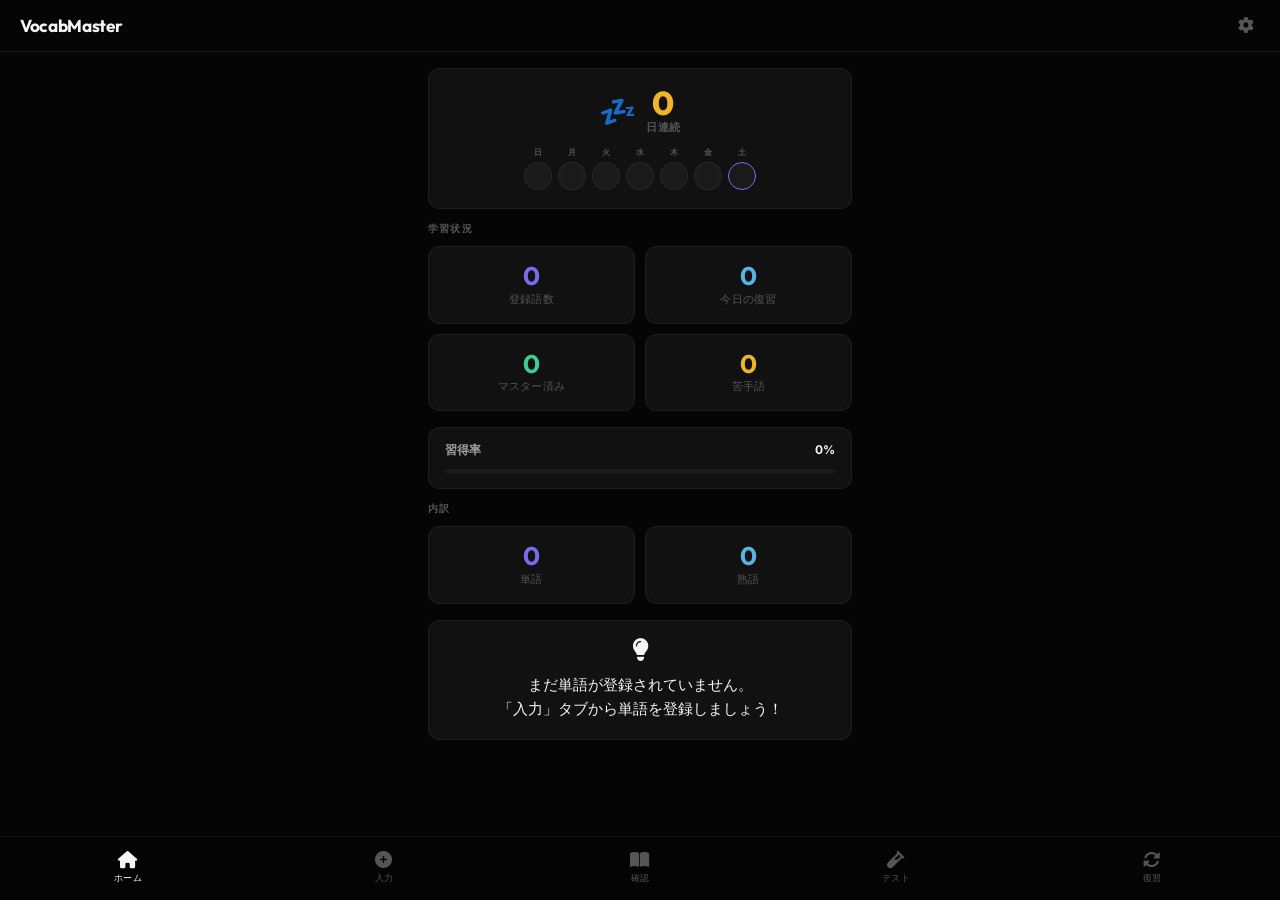
==== commit bc919b92: "Add files via upload" ====
--- a/VocabMaster.html
+++ b/VocabMaster.html
@@ -288,7 +288,8 @@
 
 /* ---- Flashcard ---- */
 .flashcard {
-    height: 300px; perspective: 1000px;
+    height: clamp(320px, 55vh, 480px); 
+    perspective: 1000px;
     margin-bottom: 20px;
 }
 .flashcard-inner {
@@ -325,22 +326,34 @@
     letter-spacing: -0.02em;
 }
 .word-meaning {
-    font-size: 1.25rem; font-weight: 700;
+    font-size: 1.4rem; font-weight: 700;
     color: var(--accent); margin-bottom: 6px;
 }
 .word-detail {
-    font-size: 0.82rem; color: var(--text-2);
-    line-height: 1.4; margin-bottom: 4px;
+    font-size: 0.95rem; color: var(--text-2);
+    line-height: 1.5; margin-bottom: 4px;
 }
 .word-example {
-    font-size: 0.85rem; font-style: italic;
-    color: var(--text-2); margin-top: 6px; line-height: 1.4;
+    font-size: 0.95rem; font-style: italic;
+    color: var(--text-2); margin-top: 6px; line-height: 1.5;
 }
 .detail-label {
     font-size: 0.6rem; font-weight: 700;
     text-transform: uppercase; letter-spacing: 0.1em;
     color: var(--text-3); margin-top: 8px; margin-bottom: 2px;
 }
+
+/* -- Bilingual Pairs -- */
+.word-pair {
+    display: flex; justify-content: space-between; align-items: baseline;
+    padding: 3px 0; border-bottom: 1px solid rgba(255,255,255,0.03);
+}
+.word-pair:last-child { border-bottom: none; }
+.en-part { font-weight: 500; font-size: 0.95rem; color: var(--text-2); }
+.ja-part { font-size: 0.82rem; color: var(--text-3); text-align: right; margin-left: 12px; }
+
+.en-example { color: var(--text-2); font-weight: 500; font-size: 0.95rem; }
+.ja-example { font-size: 0.82rem; color: var(--text-3); font-style: normal; margin-top: 2px; }
 
 /* ---- Audio Button ---- */
 .audio-btn {
@@ -519,6 +532,138 @@
     .word-main { font-size: 1.6rem; }
     .stat-number { font-size: 1.4rem; }
 }
+
+/* ---- Streak Card ---- */
+.streak-card {
+    background: var(--bg-card);
+    border: 1px solid var(--border);
+    border-radius: var(--radius);
+    padding: 18px; margin-bottom: 14px;
+    text-align: center;
+    animation: fadeUp 0.35s var(--ease) both;
+}
+.streak-header {
+    display: flex; align-items: center; justify-content: center;
+    gap: 10px; margin-bottom: 12px;
+}
+.streak-fire { font-size: 2rem; }
+.streak-number {
+    font-family: 'Outfit', sans-serif;
+    font-size: 2.2rem; font-weight: 800;
+    color: #f0b429; line-height: 1;
+}
+.streak-label {
+    font-size: 0.75rem; color: var(--text-3);
+    font-weight: 600; letter-spacing: 0.04em;
+}
+.mini-calendar {
+    display: flex; justify-content: center; gap: 6px;
+    margin-top: 10px;
+}
+.cal-day {
+    display: flex; flex-direction: column;
+    align-items: center; gap: 4px;
+}
+.cal-label {
+    font-size: 0.55rem; color: var(--text-3);
+    font-weight: 600; text-transform: uppercase;
+}
+.cal-dot {
+    width: 28px; height: 28px; border-radius: 50%;
+    display: flex; align-items: center; justify-content: center;
+    font-size: 0.65rem; font-weight: 700;
+    background: var(--bg-hover);
+    border: 1px solid var(--border);
+    color: var(--text-3);
+    transition: all 0.2s;
+}
+.cal-dot.active {
+    background: rgba(240, 180, 41, 0.18);
+    border-color: rgba(240, 180, 41, 0.4);
+    color: #f0b429;
+}
+.cal-dot.today {
+    border-color: var(--accent);
+}
+
+
+/* ---- Section Card ---- */
+.section-card {
+    background: var(--bg-card);
+    border: 1px solid var(--border);
+    border-radius: var(--radius-sm);
+    padding: 12px 16px; margin-bottom: 6px;
+    display: flex; align-items: center; justify-content: space-between;
+    cursor: pointer;
+    animation: fadeUp 0.3s var(--ease) both;
+}
+.section-card:active { background: var(--bg-hover); }
+
+/* ---- Item List Management ---- */
+.item-list-row {
+    background: var(--bg-card);
+    border: 1px solid var(--border);
+    border-radius: var(--radius-sm);
+    padding: 10px 12px; margin-bottom: 5px;
+    display: flex; align-items: center; justify-content: space-between;
+    animation: fadeUp 0.25s var(--ease) both;
+}
+.item-list-info { flex: 1; min-width: 0; }
+.item-list-term {
+    font-weight: 700; font-size: 0.95rem; color: var(--text);
+    white-space: nowrap; overflow: hidden; text-overflow: ellipsis;
+}
+.item-list-meaning {
+    font-size: 0.72rem; color: var(--text-3); margin-top: 1px;
+    white-space: nowrap; overflow: hidden; text-overflow: ellipsis;
+}
+.item-list-actions {
+    display: flex; gap: 4px; flex-shrink: 0; margin-left: 8px;
+}
+.item-action-btn {
+    width: 32px; height: 32px; border-radius: 8px;
+    border: 1px solid var(--border); background: var(--bg-hover);
+    color: var(--text-3); display: flex;
+    align-items: center; justify-content: center;
+    cursor: pointer; font-size: 0.8rem;
+    transition: all 0.15s;
+}
+.item-action-btn:active { color: var(--text); }
+.item-action-btn.danger:active { color: var(--red); border-color: var(--red); }
+
+/* ---- Edit Modal ---- */
+.edit-modal-overlay {
+    position: fixed; inset: 0;
+    background: rgba(5,5,5,0.92);
+    -webkit-backdrop-filter: blur(8px);
+    backdrop-filter: blur(8px);
+    z-index: 500;
+    display: flex; align-items: flex-start; justify-content: center;
+    padding: 40px 16px; overflow-y: auto;
+}
+.edit-modal {
+    background: var(--bg-card);
+    border: 1px solid var(--border);
+    border-radius: var(--radius);
+    padding: 20px; width: 100%;
+    max-width: 440px;
+    animation: fadeUp 0.3s var(--ease) both;
+}
+.edit-modal h3 {
+    font-size: 1rem; font-weight: 700;
+    color: var(--text); margin-bottom: 16px;
+}
+
+/* ---- Back Button ---- */
+.back-btn {
+    background: none; border: none;
+    color: var(--text-3); font-size: 0.85rem;
+    font-weight: 600; font-family: inherit;
+    cursor: pointer; padding: 6px 0;
+    margin-bottom: 12px; display: flex;
+    align-items: center; gap: 6px;
+}
+.back-btn:active { color: var(--text-2); }
 </style>
 </head>
 <body>
@@ -566,12 +711,30 @@
 
     // 旧データ形式からのマイグレーション
     function migrateItem(item) {
-        // synonyms が文字列の場合は配列に変換
+        // synonyms が文字列の場合は配列に変換（旧仕様1）
         if (typeof item.synonyms === 'string') {
             const parts = item.synonyms.split('/').map(s => s.trim());
             item.synonyms = parts[0] ? parts[0].split(',').map(s => s.trim()).filter(Boolean) : [];
             item.antonyms = parts[1] ? parts[1].split(',').map(s => s.trim()).filter(Boolean) : [];
         }
+
+        // 文字列の配列を {word, ja} 形式にマイグレーション（新仕様・対訳対応）
+        if (Array.isArray(item.synonyms) && item.synonyms.length > 0 && typeof item.synonyms[0] === 'string') {
+            item.synonyms = item.synonyms.map(s => ({ word: s, ja: '' }));
+        }
+        if (Array.isArray(item.antonyms) && item.antonyms.length > 0 && typeof item.antonyms[0] === 'string') {
+            item.antonyms = item.antonyms.map(s => ({ word: s, ja: '' }));
+        }
+        
+        // 例文を {en, ja} 形式にマイグレーション（新仕様・対訳対応）
+        if (typeof item.example === 'string') {
+            if (item.example.trim()) {
+                item.example = { en: item.example, ja: '' };
+            } else {
+                item.example = null;
+            }
+        }
+
         // 新フィールドのデフォルト値を保証
         if (!Array.isArray(item.synonyms)) item.synonyms = [];
         if (!Array.isArray(item.antonyms)) item.antonyms = [];
@@ -580,6 +743,8 @@
         if (item.correctCount === undefined) item.correctCount = 0;
         if (item.reviewStage === undefined) item.reviewStage = 0;
         if (item.isWeak === undefined) item.isWeak = false;
+        if (item.updatedAt === undefined) item.updatedAt = Date.now();
+        if (item.origin === undefined) item.origin = item.morphology || '';
         return item;
     }
 
@@ -587,6 +752,7 @@
         const items = getAllItems();
         item.id = item.id || generateId();
         item.createdAt = item.createdAt || new Date().toISOString();
+        item.updatedAt = Date.now();
         item.isWeak = item.isWeak || false;
         item.lastStudiedAt = item.lastStudiedAt || null;
         item.nextReviewAt = item.nextReviewAt || null;
@@ -623,6 +789,7 @@
         const item = items.find(i => i.id === id);
         if (item) {
             item.isWeak = isWeak;
+            item.updatedAt = Date.now();
             _persist(items);
         }
     }
@@ -631,20 +798,34 @@
         return getAllItems().filter(i => i.isWeak);
     }
 
-    // --- パート管理 (20個ずつ) ---
+    // --- パート管理 (100個/パート, 20個/セクション) ---
+    const PART_SIZE = 100;
+    const SECTION_SIZE = 20;
+
     function getItemsByType(type) {
         return getAllItems().filter(i => i.type === type);
     }
 
     function getItemsByPart(type, partIndex) {
         const allItems = getItemsByType(type);
-        const start = partIndex * 20;
-        return allItems.slice(start, start + 20);
+        const start = partIndex * PART_SIZE;
+        return allItems.slice(start, start + PART_SIZE);
     }
 
     function getPartCount(type) {
         const count = getItemsByType(type).length;
-        return Math.ceil(count / 20);
+        return Math.ceil(count / PART_SIZE);
+    }
+
+    function getSectionItems(type, partIndex, sectionIndex) {
+        const partItems = getItemsByPart(type, partIndex);
+        const start = sectionIndex * SECTION_SIZE;
+        return partItems.slice(start, start + SECTION_SIZE);
+    }
+
+    function getSectionCount(type, partIndex) {
+        const partItems = getItemsByPart(type, partIndex);
+        return Math.ceil(partItems.length / SECTION_SIZE);
     }
 
     // --- 強制復習アルゴリズム ---
@@ -658,6 +839,7 @@
 
         item.lastStudiedAt = new Date().toISOString();
         item.correctCount = (item.correctCount || 0) + 1;
+        item.updatedAt = Date.now();
 
         const stage = item.reviewStage || 0;
         if (stage < REVIEW_INTERVALS.length) {
@@ -688,6 +870,7 @@
         item.correctCount = 0;
         item.lastStudiedAt = new Date().toISOString();
         item.nextReviewAt = null;
+        item.updatedAt = Date.now();
 
         _persist(items);
         return item;
@@ -782,6 +965,71 @@
         localStorage.removeItem(KEYS.ITEMS);
     }
 
+    // --- ストリーク（連続記録）---
+    const STREAK_KEY = 'vocabMaster_streak';
+
+    function recordStreak() {
+        const today = new Date().toISOString().slice(0, 10);
+        let days = [];
+        try {
+            days = JSON.parse(localStorage.getItem(STREAK_KEY)) || [];
+        } catch (e) { days = []; }
+        if (!days.includes(today)) {
+            days.push(today);
+            // 過去90日分だけ保持
+            const cutoff = new Date();
+            cutoff.setDate(cutoff.getDate() - 90);
+            days = days.filter(d => d >= cutoff.toISOString().slice(0, 10));
+            localStorage.setItem(STREAK_KEY, JSON.stringify(days));
+        }
+    }
+
+    function getStreakInfo() {
+        let days = [];
+        try {
+            days = JSON.parse(localStorage.getItem(STREAK_KEY)) || [];
+        } catch (e) { days = []; }
+        days.sort();
+
+        // 連続日数を計算（今日 or 昨日から遡る）
+        const today = new Date();
+        today.setHours(0,0,0,0);
+        const todayStr = today.toISOString().slice(0, 10);
+        const yesterday = new Date(today);
+        yesterday.setDate(yesterday.getDate() - 1);
+        const yesterdayStr = yesterday.toISOString().slice(0, 10);
+
+        let streak = 0;
+        let checkDate = days.includes(todayStr) ? new Date(today) : (days.includes(yesterdayStr) ? new Date(yesterday) : null);
+
+        if (checkDate) {
+            while (true) {
+                const ds = checkDate.toISOString().slice(0, 10);
+                if (days.includes(ds)) {
+                    streak++;
+                    checkDate.setDate(checkDate.getDate() - 1);
+                } else {
+                    break;
+                }
+            }
+        }
+
+        // 過去7日間のアクティビティ
+        const week = [];
+        for (let i = 6; i >= 0; i--) {
+            const d = new Date(today);
+            d.setDate(d.getDate() - i);
+            const ds = d.toISOString().slice(0, 10);
+            week.push({
+                date: ds,
+                day: ['日','月','火','水','木','金','土'][d.getDay()],
+                active: days.includes(ds)
+            });
+        }
+
+        return { streak, week, activeDays: days };
+    }
+
     // --- ユーティリティ ---
     function generateId() {
         return Date.now().toString(36) + Math.random().toString(36).substr(2, 5);
@@ -789,26 +1037,101 @@
 
     function _persist(items) {
         localStorage.setItem(KEYS.ITEMS, JSON.stringify(items));
+        // データ変更時に自動バックアップをトリガー
+        if (window.DriveSync && window.DriveSync.autoBackup) {
+            window.DriveSync.autoBackup();
+        }
+    }
+
+    // --- 同期用マージ ---
+    function mergeImportedItems(importedItems) {
+        const localItems = getAllItems();
+        const localMap = new Map(localItems.map(i => [i.id, i]));
+        let changed = false;
+
+        importedItems.forEach(cloudItem => {
+            const localItem = localMap.get(cloudItem.id);
+            // ローカルに無い、またはクラウド側の方が新しければ採用
+            if (!localItem || (cloudItem.updatedAt || 0) > (localItem.updatedAt || 0)) {
+                localMap.set(cloudItem.id, cloudItem);
+                changed = true;
+            }
+        });
+
+        if (changed) {
+            const newItems = Array.from(localMap.values());
+            localStorage.setItem(KEYS.ITEMS, JSON.stringify(newItems));
+            return true;
+        }
+        return false;
     }
 
     return {
         getAllItems, saveItem, deleteItem, getItem,
         toggleWeak, getWeakItems,
         getItemsByType, getItemsByPart, getPartCount,
+        getSectionItems, getSectionCount,
         recordCorrect, recordIncorrect, getDueItems,
         getStats,
         getSettings, saveSettings,
-        exportData, importData, clearAllData
+        exportData, importData, clearAllData,
+        mergeImportedItems,
+        recordStreak, getStreakInfo
     };
 })();
 </script>
     <script>/**
  * ai.js - Gemini API を使った単語情報の自動取得
- * synonyms と antonyms を配列として分離して返す
+ * 自動最適化機能: 利用可能なモデルを動的に取得し、制限エラー時にフォールバックします
  */
 
 const AIManager = (() => {
-    const API_URL = 'https://generativelanguage.googleapis.com/v1beta/models/gemini-2.0-flash:generateContent';
+    let activeModel = null;
+
+    // 利用可能なモデル一覧をAPIから取得し、適切な順序に並び替える
+    async function getAvailableModels(apiKey) {
+        const response = await fetch(`https://generativelanguage.googleapis.com/v1beta/models?key=${apiKey}`);
+        if (!response.ok) {
+            throw new Error('APIキーが無効、またはGoogleのサーバーと通信できません');
+        }
+        const data = await response.json();
+        
+        // generateContentに対応しており、「flash」を含むモデルを抽出
+        const models = data.models
+            .filter(m => m.supportedGenerationMethods && m.supportedGenerationMethods.includes('generateContent'))
+            .map(m => m.name.replace('models/', ''))
+            .filter(name => name.includes('flash'));
+            
+        // 優先度順に並び替え（無料枠が多い lite などを優先、次に新しいバージョン番号）
+        return models.sort((a, b) => {
+            if (a.includes('lite') && !b.includes('lite')) return -1;
+            if (!a.includes('lite') && b.includes('lite')) return 1;
+            return b.localeCompare(a); // 降順 (例: 2.5 -> 2.0 -> 1.5)
+        });
+    }
+
+    // 指定したモデルでAPIを叩く
+    async function tryFetchWithModel(modelName, apiKey, prompt) {
+        const url = `https://generativelanguage.googleapis.com/v1beta/models/${modelName}:generateContent?key=${apiKey}`;
+        const response = await fetch(url, {
+            method: 'POST',
+            headers: { 'Content-Type': 'application/json' },
+            body: JSON.stringify({
+                contents: [{ parts: [{ text: prompt }] }],
+                generationConfig: { responseMimeType: 'application/json' }
+            })
+        });
+
+        if (!response.ok) {
+            const errData = await response.json().catch(() => ({}));
+            const errMsg = errData.error?.message || `APIエラー (${response.status})`;
+            // Quota(制限)系のエラーかどうかを判定
+            const isQuotaError = errMsg.toLowerCase().includes('quota') || errMsg.includes('limit: 0') || response.status === 429;
+            throw { message: errMsg, status: response.status, isQuotaError };
+        }
+
+        return await response.json();
+    }
 
     async function fetchWordDetails(term) {
         const settings = StorageManager.getSettings();
@@ -827,65 +1150,104 @@
             JSON形式:
             {
                 "meaning": "日本語での主な意味（簡潔に）",
-                "synonyms": ["同義語1", "同義語2", "同義語3"],
-                "antonyms": ["対義語1", "対義語2"],
+                "origin": "形態素（例: un(否定)-believe(信じる)-able(できる)）。ハイフン繋ぎの形式。分からない場合は空文字",
+                "synonyms": [{"word": "同義語1", "ja": "意味1"}, {"word": "同義語2", "ja": "意味2"}],
+                "antonyms": [{"word": "対義語1", "ja": "意味1"}, {"word": "対義語2", "ja": "意味2"}],
                 "derivatives": "派生語や品詞変化（例: 名詞形:xxx, 形容詞形:yyy, 副詞形:zzz）",
-                "example": "その語句を使った、学習に適した自然な英語の例文"
+                "example": {"en": "その語句を使った、学習に適した自然な英語の例文", "ja": "その例文の自然な日本語訳"}
             }
 
             注意:
-            - synonyms と antonyms は必ず配列にしてください
-            - 同義語・対義語がない場合は空の配列 [] にしてください
-            - 例文は英語で、実用的で自然な文にしてください
+            - synonyms と antonyms は必ずオブジェクトの配列にしてください。該当がない場合は空の配列 [] にしてください。
+            - example は必ずオブジェクトにしてください。見つからない場合は null を指定してください。
+            - 例文は英語で実用的で自然な文にし、正確な対訳をつけてください。
         `;
 
-        try {
-            const response = await fetch(`${API_URL}?key=${apiKey}`, {
-                method: 'POST',
-                headers: {
-                    'Content-Type': 'application/json'
-                },
-                body: JSON.stringify({
-                    contents: [{
-                        parts: [{ text: prompt }]
-                    }],
-                    generationConfig: {
-                        responseMimeType: 'application/json'
+        // モデル候補のリストを取得（すでに成功したモデルがあればそれを最優先）
+        let modelsToTry = [];
+        if (activeModel) {
+            modelsToTry = [activeModel];
+        } else {
+            modelsToTry = await getAvailableModels(apiKey);
+            if (modelsToTry.length === 0) {
+                 throw new Error('お使いのAPIキーで利用可能なAIモデルが見つかりません');
+            }
+        }
+
+        let lastError = null;
+
+        // 利用可能なモデルを順番に試す（エラー時にフォールバック）
+        for (const model of modelsToTry) {
+            try {
+                console.log(`[AI] ${model} で取得を試行中...`);
+                const data = await tryFetchWithModel(model, apiKey, prompt);
+                const textResponse = data.candidates?.[0]?.content?.parts?.[0]?.text;
+                
+                if (!textResponse) throw new Error('AIからの応答が空でした');
+
+                const jsonMatch = textResponse.match(/\{[\s\S]*\}/);
+                if (!jsonMatch) throw new Error('AIからのレスポンスが解析できませんでした');
+
+                const parsed = JSON.parse(jsonMatch[0]);
+                
+                // 成功したら、次回から高速化のためにこのモデルを固定で使用する
+                activeModel = model;
+
+                // AIの出力揺れを吸収するノーマライズ処理
+                const normalizePairs = (arr) => {
+                    if (!Array.isArray(arr)) return [];
+                    return arr.map(item => {
+                        if (typeof item === 'string') {
+                            // "word(ja)" 形式のフォールバック
+                            const match = item.match(/^(.*?)(?:\((.*?)\))?$/);
+                            return { 
+                                word: match ? match[1].trim() : item, 
+                                ja: match && match[2] ? match[2].trim() : '' 
+                            };
+                        }
+                        return { 
+                            word: item.word || '', 
+                            ja: item.ja || item.meaning || item.translation || '' 
+                        };
+                    }).filter(item => item.word);
+                };
+
+                const normalizeExample = (ex) => {
+                    if (!ex) return null;
+                    if (typeof ex === 'string') {
+                        return { en: ex, ja: '' };
                     }
-                })
-            });
-
-            if (!response.ok) {
-                const errData = await response.json().catch(() => ({}));
-                const errMsg = errData.error?.message || `APIエラー (${response.status})`;
-                throw new Error(errMsg);
+                    return {
+                        en: ex.en || ex.english || '',
+                        ja: ex.ja || ex.japanese || ex.translation || ''
+                    };
+                };
+
+                return {
+                    meaning: parsed.meaning || '',
+                    origin: parsed.origin || '',
+                    synonyms: normalizePairs(parsed.synonyms),
+                    antonyms: normalizePairs(parsed.antonyms),
+                    derivatives: parsed.derivatives || '',
+                    example: normalizeExample(parsed.example)
+                };
+            } catch (e) {
+                lastError = e;
+                console.warn(`[AI] ${model} 失敗:`, e.message);
+                
+                // アカウントの利用制限（無料枠ゼロ等）の場合は次のモデルを試す
+                if (e.isQuotaError) {
+                    continue; 
+                }
+                
+                // クオータ以外の致命的なエラー（キー間違い等）は即座に終了
+                throw new Error(e.message);
             }
-
-            const data = await response.json();
-            const textResponse = data.candidates?.[0]?.content?.parts?.[0]?.text;
-
-            if (!textResponse) {
-                throw new Error('AIからの応答が空でした');
-            }
-
-            // JSON部分を抽出（バックティック等を除去）
-            const jsonMatch = textResponse.match(/\{[\s\S]*\}/);
-            if (!jsonMatch) throw new Error('AIからのレスポンスが解析できませんでした');
-
-            const parsed = JSON.parse(jsonMatch[0]);
-
-            // 型を保証
-            return {
-                meaning: parsed.meaning || '',
-                synonyms: Array.isArray(parsed.synonyms) ? parsed.synonyms : [],
-                antonyms: Array.isArray(parsed.antonyms) ? parsed.antonyms : [],
-                derivatives: parsed.derivatives || '',
-                example: parsed.example || ''
-            };
-        } catch (e) {
-            console.error('AI取得失敗:', e);
-            throw e;
-        }
+        }
+
+        // 全てのモデルがQuota制限に引っかかった場合
+        activeModel = null; // リセット
+        throw new Error(`全てのアカウント無料枠が制限（Limit: 0 / Quota exceeded）に達しています。\nGoogle AI Studioで新しいプロジェクトを作成するか、Billing（支払い）設定を確認してください。\n詳細: ${lastError.message}`);
     }
 
     return {
@@ -1032,10 +1394,77 @@
         return `${d.getFullYear()}/${pad(d.getMonth()+1)}/${pad(d.getDate())} ${pad(d.getHours())}:${pad(d.getMinutes())}`;
     }
 
+    // --- 自動同期ロジック ---
+    let backupTimeout = null;
+
+    /**
+     * データ変更時に呼ばれる（数秒後に裏でバックアップを実行）
+     */
+    function autoBackup() {
+        const url = getScriptUrl();
+        if (!url) return; // URL未設定時は何もしない
+
+        if (backupTimeout) clearTimeout(backupTimeout);
+        backupTimeout = setTimeout(async () => {
+            try {
+                const data = StorageManager.exportData();
+                await fetch(url, {
+                    method: 'POST',
+                    headers: { 'Content-Type': 'text/plain' },
+                    body: data,
+                    mode: 'no-cors'
+                });
+                
+                const config = getConfig();
+                config.lastSync = new Date().toISOString();
+                saveConfig(config);
+                console.log('[Sync] 自動バックアップ完了');
+            } catch (e) {
+                console.error('[Sync] 自動バックアップ失敗', e);
+            }
+        }, 5000); // 連続保存を防ぐため、5秒後に実行
+    }
+
+    /**
+     * アプリ起動時に呼ばれる（クラウドのデータを取得し、マージする）
+     */
+    async function autoSync() {
+        const url = getScriptUrl();
+        if (!url) return; // URL未設定時は何もしない
+
+        try {
+            const response = await fetch(url + '?action=load', { method: 'GET' });
+            if (!response.ok) return;
+
+            const jsonStr = await response.text();
+            if (!jsonStr || jsonStr === 'null' || jsonStr === '{}') return;
+
+            const data = JSON.parse(jsonStr);
+            if (data.items && Array.isArray(data.items)) {
+                // アイテムのマージ処理
+                const merged = StorageManager.mergeImportedItems(data.items);
+                if (merged) {
+                    console.log('[Sync] 新しいデータをクラウドから統合しました（マージ成功）');
+                    // マージしたので、最新状態をローカル画面に反映させる必要がある
+                    if (window.appRefreshData) window.appRefreshData();
+                } else {
+                    console.log('[Sync] ローカルのデータは最新です');
+                }
+            }
+            
+            const config = getConfig();
+            config.lastSync = new Date().toISOString();
+            saveConfig(config);
+
+        } catch (e) {
+            console.error('[Sync] 自動同期(フェッチ)失敗:', e);
+        }
+    }
+
     return {
         getConfig, saveConfig, getScriptUrl, setScriptUrl,
         getLastSync, formatLastSync,
-        backup, restore
+        backup, restore, autoBackup, autoSync
     };
 })();
 </script>
@@ -1066,7 +1495,19 @@
 
         document.getElementById('settings-btn').addEventListener('click', showSettings);
 
+        // 自動同期マージ後に画面を更新するフック
+        window.appRefreshData = () => {
+            if (currentScreen === 'home' || currentScreen === 'confirm') {
+                switchScreen(currentScreen);
+            }
+        };
+
         switchScreen('home');
+
+        // アプリ起動時のバックグラウンド自動同期
+        if (window.DriveSync && window.DriveSync.autoSync) {
+            window.DriveSync.autoSync();
+        }
     }
 
     // --- 画面切り替え ---
@@ -1097,8 +1538,30 @@
     // =============================================
     function renderHomeScreen(container) {
         const stats = StorageManager.getStats();
+        const streakInfo = StorageManager.getStreakInfo();
+        const todayStr = new Date().toISOString().slice(0, 10);
+
+        const calHtml = streakInfo.week.map(d => `
+            <div class="cal-day">
+                <span class="cal-label">${d.day}</span>
+                <span class="cal-dot${d.active ? ' active' : ''}${d.date === todayStr ? ' today' : ''}">
+                    ${d.active ? '✓' : ''}
+                </span>
+            </div>
+        `).join('');
 
         container.innerHTML = `
+            <div class="streak-card">
+                <div class="streak-header">
+                    <span class="streak-fire">${streakInfo.streak > 0 ? '🔥' : '💤'}</span>
+                    <div>
+                        <div class="streak-number">${streakInfo.streak}</div>
+                        <div class="streak-label">日連続</div>
+                    </div>
+                </div>
+                <div class="mini-calendar">${calHtml}</div>
+            </div>
+
             <div class="section-title">学習状況</div>
             <div class="stat-grid">
                 <div class="stat-card primary">
@@ -1206,12 +1669,16 @@
                         <input type="text" id="edit-meaning">
                     </div>
                     <div class="input-group">
-                        <label>同義語（カンマ区切り）</label>
-                        <input type="text" id="edit-synonyms" placeholder="例: coherence, uniformity">
+                        <label>形態素</label>
+                        <input type="text" id="edit-origin" placeholder="例: un(否定)-believe(信じる)-able(できる)">
                     </div>
                     <div class="input-group">
-                        <label>対義語（カンマ区切り）</label>
-                        <input type="text" id="edit-antonyms" placeholder="例: inconsistency">
+                        <label>同義語（語句(意味), ...）</label>
+                        <input type="text" id="edit-synonyms" placeholder="例: coherence(一貫性), uniformity(統一)">
+                    </div>
+                    <div class="input-group">
+                        <label>対義語（語句(意味), ...）</label>
+                        <input type="text" id="edit-antonyms" placeholder="例: inconsistency(不一致)">
                     </div>
                     <div class="input-group">
                         <label>派生語・品詞変化</label>
@@ -1219,7 +1686,7 @@
                     </div>
                     <div class="input-group">
                         <label>例文</label>
-                        <textarea id="edit-example" rows="2" placeholder="例: Consistency is the key to success."></textarea>
+                        <textarea id="edit-example" rows="2" placeholder="英語の例文&#10;(日本語訳)※改行または括弧で区切る"></textarea>
                     </div>
                     <div class="input-group">
                         <label>分類</label>
@@ -1251,11 +1718,17 @@
             showLoading(true);
             try {
                 const details = await AIManager.fetchWordDetails(term);
+                const formatPairs = (arr) => arr.map(a => `${a.word}(${a.ja})`).join(', ');
                 document.getElementById('edit-meaning').value = details.meaning;
-                document.getElementById('edit-synonyms').value = details.synonyms.join(', ');
-                document.getElementById('edit-antonyms').value = details.antonyms.join(', ');
+                document.getElementById('edit-synonyms').value = formatPairs(details.synonyms);
+                document.getElementById('edit-antonyms').value = formatPairs(details.antonyms);
                 document.getElementById('edit-derivatives').value = details.derivatives;
-                document.getElementById('edit-example').value = details.example;
+                document.getElementById('edit-example').value = details.example ? `${details.example.en}\n(${details.example.ja})` : '';
+
+                // 形態素を自動セット
+                if (details.origin) {
+                    document.getElementById('edit-origin').value = details.origin;
+                }
 
                 // 熟語かどうかを自動判定
                 if (term.includes(' ')) {
@@ -1277,15 +1750,42 @@
 
             const synonymsStr = document.getElementById('edit-synonyms').value;
             const antonymsStr = document.getElementById('edit-antonyms').value;
+            const exampleStr = document.getElementById('edit-example').value;
+
+            const parsePairs = (str) => {
+                if (!str.trim()) return [];
+                return str.split(',').map(s => {
+                    const match = s.trim().match(/^(.*?)(?:\((.*?)\))?$/);
+                    return match ? { word: match[1].trim(), ja: match[2] ? match[2].trim() : '' } : null;
+                }).filter(Boolean);
+            };
+
+            const parseExample = (str) => {
+                const s = str.trim();
+                if (!s) return null;
+                const lines = s.split('\n');
+                let en = lines[0].trim();
+                let ja = lines.length > 1 ? lines[1].replace(/^\(|\)$/g, '').trim() : '';
+                // 1行で "English (日本語)" のように書かれた場合のフォールバック処理
+                if (lines.length === 1 && en.includes('(')) {
+                    const match = en.match(/^(.*?)\((.*?)\)$/);
+                    if (match) {
+                        en = match[1].trim();
+                        ja = match[2].trim();
+                    }
+                }
+                return { en, ja };
+            };
 
             const item = {
                 type: document.getElementById('edit-type').value,
                 term: term,
                 meaning: document.getElementById('edit-meaning').value,
-                synonyms: synonymsStr ? synonymsStr.split(',').map(s => s.trim()).filter(Boolean) : [],
-                antonyms: antonymsStr ? antonymsStr.split(',').map(s => s.trim()).filter(Boolean) : [],
+                origin: document.getElementById('edit-origin').value,
+                synonyms: parsePairs(synonymsStr),
+                antonyms: parsePairs(antonymsStr),
                 derivatives: document.getElementById('edit-derivatives').value,
-                example: document.getElementById('edit-example').value
+                example: parseExample(exampleStr)
             };
 
             StorageManager.saveItem(item);
@@ -1349,7 +1849,7 @@
             let html = '';
             for (let i = 0; i < parts; i++) {
                 const items = StorageManager.getItemsByPart(type, i);
-                const start = i * 20 + 1;
+                const start = i * 100 + 1;
                 const end = start + items.length - 1;
                 html += `
                     <div class="part-card" data-type="${type}" data-part="${i}" style="animation-delay: ${i * 0.06}s;">
@@ -1363,20 +1863,216 @@
             }
             listContainer.innerHTML = html;
 
-            // パートクリックイベント
             listContainer.querySelectorAll('.part-card').forEach(card => {
                 card.addEventListener('click', () => {
                     const t = card.dataset.type;
                     const p = parseInt(card.dataset.part, 10);
-                    startStudy(t, p);
+                    showSections(t, p);
                 });
             });
         }
 
         tabWord.addEventListener('click', () => showParts('word'));
         tabPhrase.addEventListener('click', () => showParts('phrase'));
-
         showParts('word');
+    }
+
+    // --- セクション一覧（パートの中身）---
+    function showSections(type, partIndex) {
+        const container = document.getElementById('screen-container');
+        const sections = StorageManager.getSectionCount(type, partIndex);
+        const partItems = StorageManager.getItemsByPart(type, partIndex);
+        const partStart = partIndex * 100 + 1;
+
+        let html = `
+            <button class="back-btn" id="back-to-parts"><i class="fas fa-arrow-left"></i> パート一覧</button>
+            <div class="section-title">Part ${partIndex + 1}（${partStart}〜${partStart + partItems.length - 1}）</div>
+        `;
+
+        for (let s = 0; s < sections; s++) {
+            const sItems = StorageManager.getSectionItems(type, partIndex, s);
+            const sStart = partStart + s * 20;
+            const sEnd = sStart + sItems.length - 1;
+            html += `
+                <div class="section-card" data-section="${s}" style="animation-delay: ${s * 0.04}s;">
+                    <div class="part-info">
+                        <div class="part-name" style="font-size:0.9rem;">Section ${s + 1}</div>
+                        <div class="part-range">${sStart} 〜 ${sEnd}（${sItems.length}語）</div>
+                    </div>
+                    <span class="part-arrow"><i class="fas fa-chevron-right"></i></span>
+                </div>
+            `;
+        }
+
+        // リスト管理ボタン
+        html += `
+            <button class="btn-outline mt-16" style="width:100%;" id="list-manage-btn">
+                <i class="fas fa-list"></i> このパートのリスト管理
+            </button>
+        `;
+
+        container.innerHTML = html;
+
+        document.getElementById('back-to-parts').addEventListener('click', () => switchScreen('confirm'));
+
+        container.querySelectorAll('.section-card').forEach(card => {
+            card.addEventListener('click', () => {
+                const s = parseInt(card.dataset.section, 10);
+                const items = StorageManager.getSectionItems(type, partIndex, s);
+                currentData = items;
+                currentIndex = 0;
+                showFlashcard();
+            });
+        });
+
+        document.getElementById('list-manage-btn').addEventListener('click', () => {
+            showItemListView(type, partIndex);
+        });
+    }
+
+    // --- リスト管理ビュー（編集・削除）---
+    function showItemListView(type, partIndex) {
+        const container = document.getElementById('screen-container');
+        const items = StorageManager.getItemsByPart(type, partIndex);
+        const partStart = partIndex * 100 + 1;
+
+        let html = `
+            <button class="back-btn" id="back-to-sections"><i class="fas fa-arrow-left"></i> セクション一覧</button>
+            <div class="section-title">Part ${partIndex + 1} リスト管理（${items.length}語）</div>
+        `;
+
+        items.forEach((item, idx) => {
+            html += `
+                <div class="item-list-row" style="animation-delay: ${idx * 0.02}s;">
+                    <div class="item-list-info">
+                        <div class="item-list-term">${partStart + idx}. ${escapeHtml(item.term)}</div>
+                        <div class="item-list-meaning">
+                            ${escapeHtml(item.meaning)}
+                            ${item.origin ? `<br><span style="color:var(--text-3); font-size: 0.65rem;">形態素: ${escapeHtml(item.origin)}</span>` : ''}
+                        </div>
+                    </div>
+                    <div class="item-list-actions">
+                        <button class="item-action-btn edit-item-btn" data-id="${item.id}" title="編集">
+                            <i class="fas fa-pen"></i>
+                        </button>
+                        <button class="item-action-btn danger delete-item-btn" data-id="${item.id}" title="削除">
+                            <i class="fas fa-trash"></i>
+                        </button>
+                    </div>
+                </div>
+            `;
+        });
+
+        container.innerHTML = html;
+
+        document.getElementById('back-to-sections').addEventListener('click', () => {
+            showSections(type, partIndex);
+        });
+
+        container.querySelectorAll('.edit-item-btn').forEach(btn => {
+            btn.addEventListener('click', () => {
+                const item = StorageManager.getItem(btn.dataset.id);
+                if (item) showEditModal(item, () => showItemListView(type, partIndex));
+            });
+        });
+
+        container.querySelectorAll('.delete-item-btn').forEach(btn => {
+            btn.addEventListener('click', () => {
+                if (confirm('この単語を削除しますか？')) {
+                    StorageManager.deleteItem(btn.dataset.id);
+                    showToast('削除しました');
+                    showItemListView(type, partIndex);
+                }
+            });
+        });
+    }
+
+    // --- 編集モーダル ---
+    function showEditModal(item, onSaveCallback) {
+        const formatPairs = (arr) => {
+            if (!arr || arr.length === 0) return '';
+            return arr.map(a => typeof a === 'string' ? a : `${a.word}(${a.ja})`).join(', ');
+        };
+        const formatExample = (ex) => {
+            if (!ex) return '';
+            if (typeof ex === 'string') return ex;
+            return ex.ja ? `${ex.en}\n(${ex.ja})` : ex.en;
+        };
+
+        const overlay = document.createElement('div');
+        overlay.className = 'edit-modal-overlay';
+        overlay.innerHTML = `
+            <div class="edit-modal">
+                <h3><i class="fas fa-pen-to-square"></i> 「${escapeHtml(item.term)}」を編集</h3>
+                <div class="input-group">
+                    <label>意味</label>
+                    <input type="text" id="modal-meaning" value="${escapeHtml(item.meaning)}">
+                </div>
+                <div class="input-group">
+                    <label>形態素</label>
+                    <input type="text" id="modal-origin" value="${escapeHtml(item.origin || '')}">
+                </div>
+                <div class="input-group">
+                    <label>同義語</label>
+                    <input type="text" id="modal-synonyms" value="${escapeHtml(formatPairs(item.synonyms))}">
+                </div>
+                <div class="input-group">
+                    <label>対義語</label>
+                    <input type="text" id="modal-antonyms" value="${escapeHtml(formatPairs(item.antonyms))}">
+                </div>
+                <div class="input-group">
+                    <label>派生語</label>
+                    <textarea id="modal-derivatives" rows="2">${escapeHtml(item.derivatives || '')}</textarea>
+                </div>
+                <div class="input-group">
+                    <label>例文</label>
+                    <textarea id="modal-example" rows="2">${escapeHtml(formatExample(item.example))}</textarea>
+                </div>
+                <div class="flex-row">
+                    <button class="btn-outline flex-1" id="modal-cancel">キャンセル</button>
+                    <button class="btn-primary flex-1" id="modal-save">保存</button>
+                </div>
+            </div>
+        `;
+
+        document.body.appendChild(overlay);
+
+        document.getElementById('modal-cancel').addEventListener('click', () => overlay.remove());
+        overlay.addEventListener('click', (e) => { if (e.target === overlay) overlay.remove(); });
+
+        document.getElementById('modal-save').addEventListener('click', () => {
+            const parsePairs = (str) => {
+                if (!str.trim()) return [];
+                return str.split(',').map(s => {
+                    const match = s.trim().match(/^(.*?)(?:\((.*?)\))?$/);
+                    return match ? { word: match[1].trim(), ja: match[2] ? match[2].trim() : '' } : null;
+                }).filter(Boolean);
+            };
+            const parseExample = (str) => {
+                const s = str.trim();
+                if (!s) return null;
+                const lines = s.split('\n');
+                let en = lines[0].trim();
+                let ja = lines.length > 1 ? lines[1].replace(/^\(|\)$/g, '').trim() : '';
+                if (lines.length === 1 && en.includes('(')) {
+                    const m = en.match(/^(.*?)\((.*?)\)$/);
+                    if (m) { en = m[1].trim(); ja = m[2].trim(); }
+                }
+                return { en, ja };
+            };
+
+            item.meaning = document.getElementById('modal-meaning').value;
+            item.origin = document.getElementById('modal-origin').value;
+            item.synonyms = parsePairs(document.getElementById('modal-synonyms').value);
+            item.antonyms = parsePairs(document.getElementById('modal-antonyms').value);
+            item.derivatives = document.getElementById('modal-derivatives').value;
+            item.example = parseExample(document.getElementById('modal-example').value);
+
+            StorageManager.saveItem(item);
+            overlay.remove();
+            showToast('✅ 更新しました');
+            if (onSaveCallback) onSaveCallback();
+        });
     }
 
     function startStudy(type, partIndex) {
@@ -1394,17 +2090,25 @@
                 <div class="result-card">
                     <div style="font-size: 3rem; margin-bottom: 12px;">🎉</div>
                     <h2 style="color: var(--text-primary); margin-bottom: 8px;">学習完了！</h2>
-                    <p style="color: var(--text-secondary); margin-bottom: 24px;">このパートの確認が終わりました。</p>
-                    <button class="btn-primary" id="back-to-parts-btn">パート一覧に戻る</button>
+                    <p style="color: var(--text-secondary); margin-bottom: 24px;">このセクションの確認が終わりました。</p>
+                    <button class="btn-primary" id="back-to-parts-btn">一覧に戻る</button>
                 </div>
             `;
             document.getElementById('back-to-parts-btn').addEventListener('click', () => switchScreen('confirm'));
             return;
         }
 
-        const synText = item.synonyms.length > 0 ? item.synonyms.join(', ') : '—';
-        const antText = item.antonyms.length > 0 ? item.antonyms.join(', ') : '—';
-        const safeExample = escapeQuotes(item.example || '');
+        const renderPairs = (pairs) => {
+            if (!pairs || pairs.length === 0) return '—';
+            return pairs.map(p => {
+                if (typeof p === 'string') return escapeHtml(p);
+                if (!p.ja) return escapeHtml(p.word);
+                return `<div class="word-pair"><span class="en-part">${escapeHtml(p.word)}</span><span class="ja-part">${escapeHtml(p.ja)}</span></div>`;
+            }).join('');
+        };
+
+        const synHtml = renderPairs(item.synonyms);
+        const antHtml = renderPairs(item.antonyms);
 
         container.innerHTML = `
             <div class="flashcard" id="card">
@@ -1418,13 +2122,20 @@
                     </div>
                     <div class="flashcard-back">
                         <div class="word-meaning">${escapeHtml(item.meaning)}</div>
+                        ${item.origin ? `
+                            <div class="detail-label">形態素</div>
+                            <div class="word-detail">${escapeHtml(item.origin)}</div>
+                        ` : ''}
                         <div class="detail-label">同義語</div>
-                        <div class="word-detail">${escapeHtml(synText)}</div>
+                        <div class="word-detail">${synHtml}</div>
                         <div class="detail-label">対義語</div>
-                        <div class="word-detail">${escapeHtml(antText)}</div>
+                        <div class="word-detail">${antHtml}</div>
                         ${item.example ? `
                             <div class="detail-label">例文</div>
-                            <div class="word-example">${escapeHtml(item.example)}</div>
+                            <div class="word-example" style="display:flex; flex-direction:column; gap:6px;">
+                                <div class="en-example">${escapeHtml(typeof item.example === 'string' ? item.example : item.example.en)}</div>
+                                ${typeof item.example === 'object' && item.example.ja ? `<div class="ja-example">${escapeHtml(item.example.ja)}</div>` : ''}
+                            </div>
                             <button class="audio-btn mt-8" id="play-example-btn">
                                 <i class="fas fa-volume-up"></i>
                             </button>
@@ -1440,7 +2151,13 @@
                     次へ <i class="fas fa-arrow-right"></i>
                 </button>
             </div>
-            <div class="card-counter">${currentIndex + 1} / ${currentData.length}</div>
+            <div style="display:flex; justify-content:space-between; align-items:center; margin-top:16px;">
+                <div class="card-counter" style="margin:0;">${currentIndex + 1} / ${currentData.length}</div>
+                <div style="display:flex; gap:8px;">
+                    <button class="item-action-btn edit-item-btn" id="fc-edit-btn" title="編集"><i class="fas fa-pen"></i></button>
+                    <button class="item-action-btn delete-item-btn danger" id="fc-delete-btn" title="削除"><i class="fas fa-trash"></i></button>
+                </div>
+            </div>
         `;
 
         // フラッシュカードのタップ反転
@@ -1461,21 +2178,55 @@
         if (playExampleBtn) {
             playExampleBtn.addEventListener('click', (e) => {
                 e.stopPropagation();
-                AudioManager.play(item.example);
+                const exText = typeof item.example === 'string' ? item.example : item.example.en;
+                AudioManager.play(exText);
             });
         }
 
         // ナビゲーション
-        document.getElementById('next-btn').addEventListener('click', () => {
-            currentIndex++;
-            showFlashcard();
-        });
+        const nextBtn = document.getElementById('next-btn');
+        if (nextBtn) {
+            nextBtn.addEventListener('click', () => {
+                if (currentIndex < currentData.length - 1) {
+                    currentIndex++;
+                    showFlashcard();
+                } else {
+                    currentData = [];
+                    showFlashcard();
+                }
+            });
+        }
         document.getElementById('prev-btn').addEventListener('click', () => {
             if (currentIndex > 0) {
                 currentIndex--;
                 showFlashcard();
             }
         });
+
+        const editBtn = document.getElementById('fc-edit-btn');
+        if (editBtn) {
+            editBtn.addEventListener('click', (e) => {
+                e.stopPropagation();
+                showEditModal(item, () => {
+                    currentData[currentIndex] = StorageManager.getItem(item.id);
+                    showFlashcard();
+                });
+            });
+        }
+
+        const delBtn = document.getElementById('fc-delete-btn');
+        if (delBtn) {
+            delBtn.addEventListener('click', (e) => {
+                e.stopPropagation();
+                if (confirm('この単語を削除しますか？')) {
+                    StorageManager.deleteItem(item.id);
+                    showToast('削除しました');
+                    currentData.splice(currentIndex, 1);
+                    if (currentIndex >= currentData.length) currentIndex = Math.max(0, currentData.length - 1);
+                    showFlashcard();
+                }
+            });
+        }
     }
 
     // =============================================
@@ -1577,8 +2328,14 @@
         }
 
         container.innerHTML = `
-            <div class="card-counter" style="margin-top:0; margin-bottom:16px;">
-                ${currentIndex + 1} / ${currentData.length}
+            <div style="display:flex; justify-content:space-between; align-items:center; margin-bottom:16px;">
+                <div class="card-counter" style="margin:0;">
+                    ${currentIndex + 1} / ${currentData.length}
+                </div>
+                <div style="display:flex; gap:8px;">
+                    <button class="item-action-btn edit-item-btn" id="test-edit-btn" title="編集"><i class="fas fa-pen"></i></button>
+                    <button class="item-action-btn delete-item-btn danger" id="test-delete-btn" title="削除"><i class="fas fa-trash"></i></button>
+                </div>
             </div>
             <div class="test-card" id="reveal-card">
                 <div class="word-main" style="margin-bottom: 8px;">${escapeHtml(item.term)}</div>
@@ -1588,7 +2345,11 @@
                 <p id="reveal-hint" class="text-sm text-muted">タップで正解を表示</p>
                 <div id="answer-area" class="hidden" style="width:100%;">
                     <div class="word-meaning mt-12">${escapeHtml(item.meaning)}</div>
-                    ${item.example ? `<div class="word-example mt-8">${escapeHtml(item.example)}</div>` : ''}
+                    ${item.origin ? `
+                        <div class="detail-label mt-8" style="text-align: center;">形態素</div>
+                        <div class="word-detail" style="text-align: center;">${escapeHtml(item.origin)}</div>
+                    ` : ''}
+                    ${item.example ? `<div class="word-example mt-8">${escapeHtml(typeof item.example === 'string' ? item.example : item.example.en)}</div>` : ''}
                     <div class="test-buttons mt-20">
                         <button class="btn-success flex-1" id="btn-correct">
                             <i class="fas fa-circle-check"></i> 正解
@@ -1622,6 +2383,7 @@
         document.getElementById('btn-correct').addEventListener('click', (e) => {
             e.stopPropagation();
             StorageManager.recordCorrect(item.id);
+            StorageManager.recordStreak();
             testResults.correct++;
             revealCard.classList.add('animate-success');
             setTimeout(() => {
@@ -1634,6 +2396,7 @@
         document.getElementById('btn-incorrect').addEventListener('click', (e) => {
             e.stopPropagation();
             StorageManager.recordIncorrect(item.id);
+            StorageManager.recordStreak();
             testResults.incorrect++;
             revealCard.classList.add('animate-danger');
             setTimeout(() => {
@@ -1641,6 +2404,31 @@
                 showTestCard();
             }, 350);
         });
+
+        const tEditBtn = document.getElementById('test-edit-btn');
+        if (tEditBtn) {
+            tEditBtn.addEventListener('click', (e) => {
+                e.stopPropagation();
+                showEditModal(item, () => {
+                    currentData[currentIndex] = StorageManager.getItem(item.id);
+                    showTestCard();
+                });
+            });
+        }
+
+        const tDelBtn = document.getElementById('test-delete-btn');
+        if (tDelBtn) {
+            tDelBtn.addEventListener('click', (e) => {
+                e.stopPropagation();
+                if (confirm('この単語を削除しますか？')) {
+                    StorageManager.deleteItem(item.id);
+                    showToast('削除しました');
+                    currentData.splice(currentIndex, 1);
+                    if (currentIndex >= currentData.length) currentIndex = Math.max(0, currentData.length - 1);
+                    showTestCard();
+                }
+            });
+        }
     }
 
     // =============================================
@@ -1732,27 +2520,27 @@
             </div>
 
             <div class="settings-section">
-                <h3><i class="fab fa-google-drive"></i> Google Drive 同期</h3>
+                <h3><i class="fab fa-google-drive"></i> クラウド自動同期 (Drive)</h3>
                 <div class="card" style="animation-delay: 0.06s;">
+                    <p class="text-xs text-muted mb-12" style="line-height: 1.4;">
+                        <i class="fas fa-magic"></i> URLを設定すると、以降は学習や単語登録のたびに<b>裏側で全自動で端末間のデータ統合（マージ）</b>が行われます。
+                    </p>
                     <div class="input-group">
                         <label>Apps Script URL</label>
                         <input type="text" id="settings-script-url" value="${escapeHtml(DriveSync.getScriptUrl())}" placeholder="Google Apps ScriptのデプロイURL">
                     </div>
                     <button id="save-script-url-btn" class="btn-outline mb-12" style="width:100%;">
-                        <i class="fas fa-link"></i> URLを保存
+                        <i class="fas fa-link"></i> URLを保存して自動同期を有効化
                     </button>
-                    <p class="text-xs text-muted mb-12">最終同期: ${DriveSync.formatLastSync()}</p>
+                    <p class="text-xs text-muted mb-12">現在の最終同期: ${DriveSync.formatLastSync()}</p>
                     <div class="flex-row mb-12">
                         <button id="backup-btn" class="btn-primary flex-1" style="font-size:0.85rem;">
-                            <i class="fas fa-cloud-arrow-up"></i> バックアップ
+                            <i class="fas fa-cloud-arrow-up"></i> 手動同期送信
                         </button>
                         <button id="restore-btn" class="btn-outline flex-1" style="font-size:0.85rem;">
-                            <i class="fas fa-cloud-arrow-down"></i> 復元
+                            <i class="fas fa-cloud-arrow-down"></i> 手動ダウンロード
                         </button>
                     </div>
-                    <p class="text-xs text-muted">
-                        設定手順は<a href="https://script.google.com" target="_blank" rel="noopener" style="color:var(--accent);">Google Apps Script</a>でプロジェクトを作成し、コードを貼り付けてデプロイしてください。
-                    </p>
                 </div>
             </div>
 
